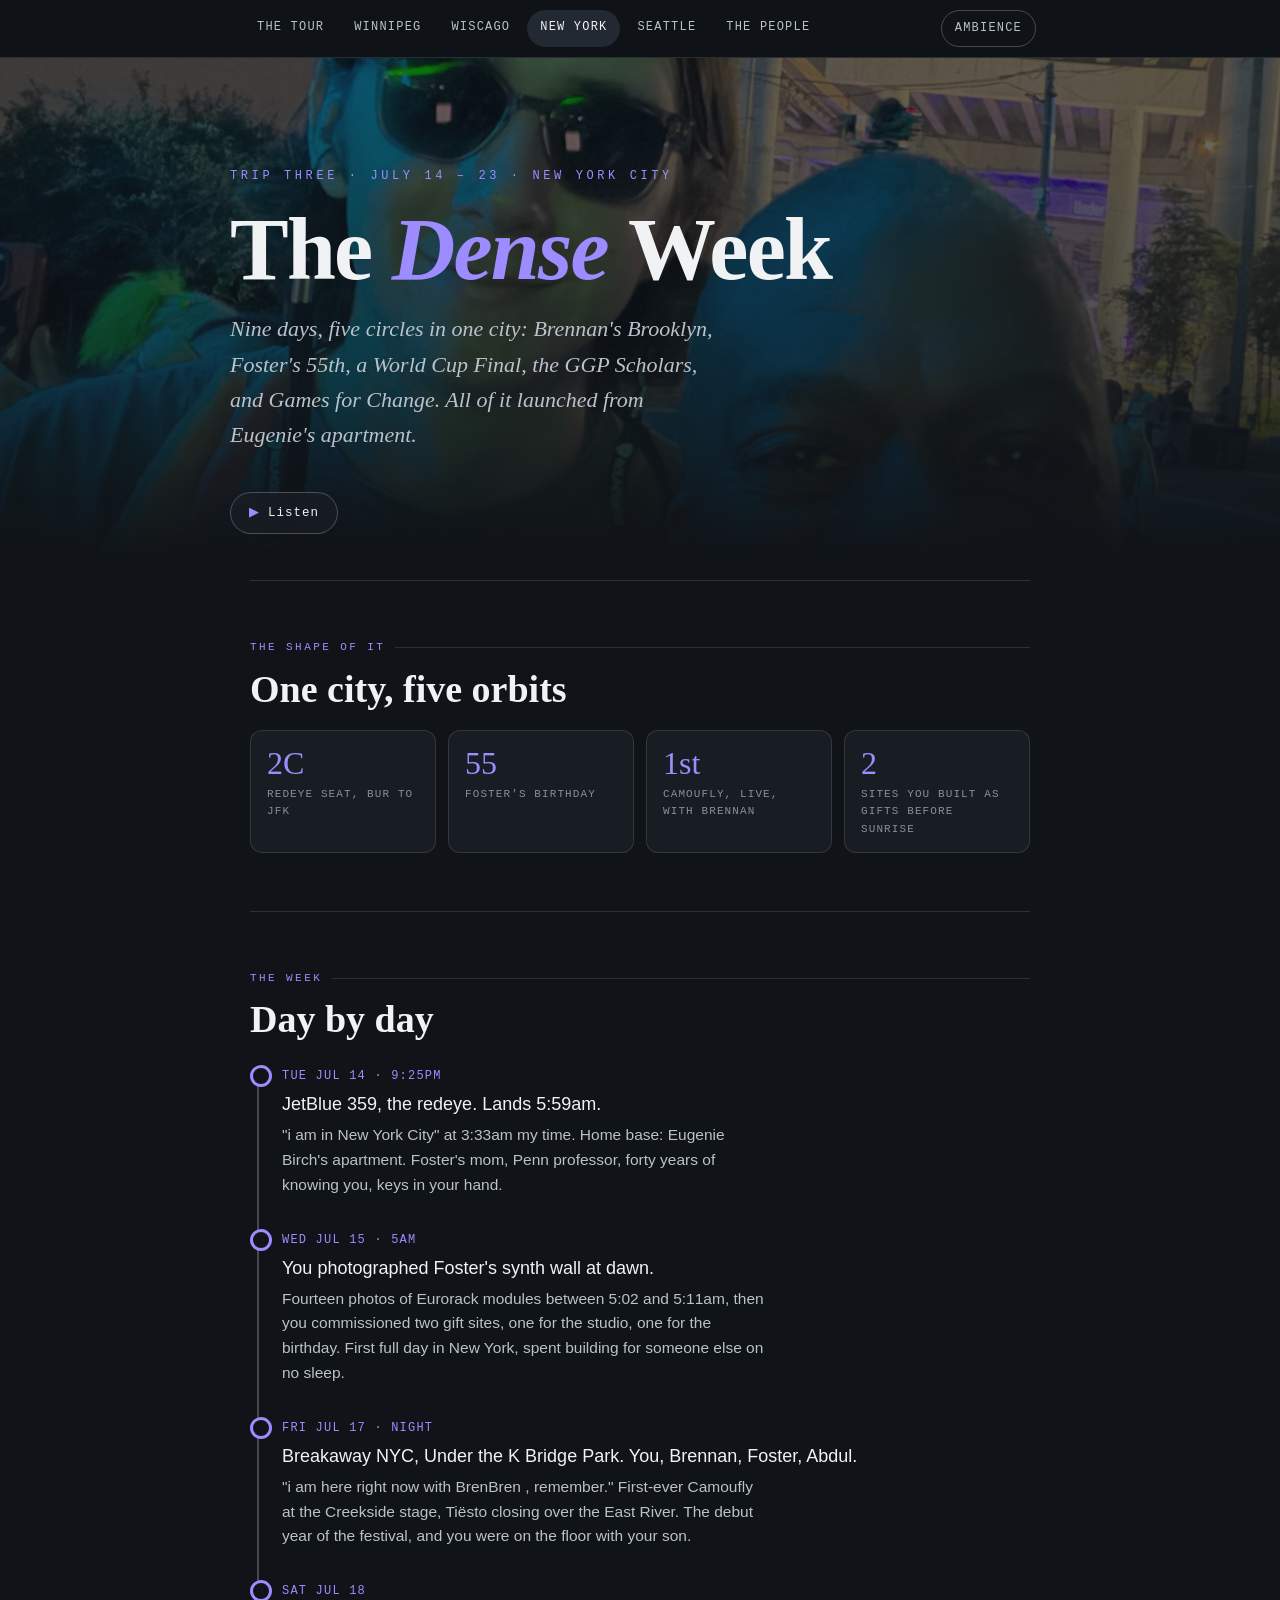
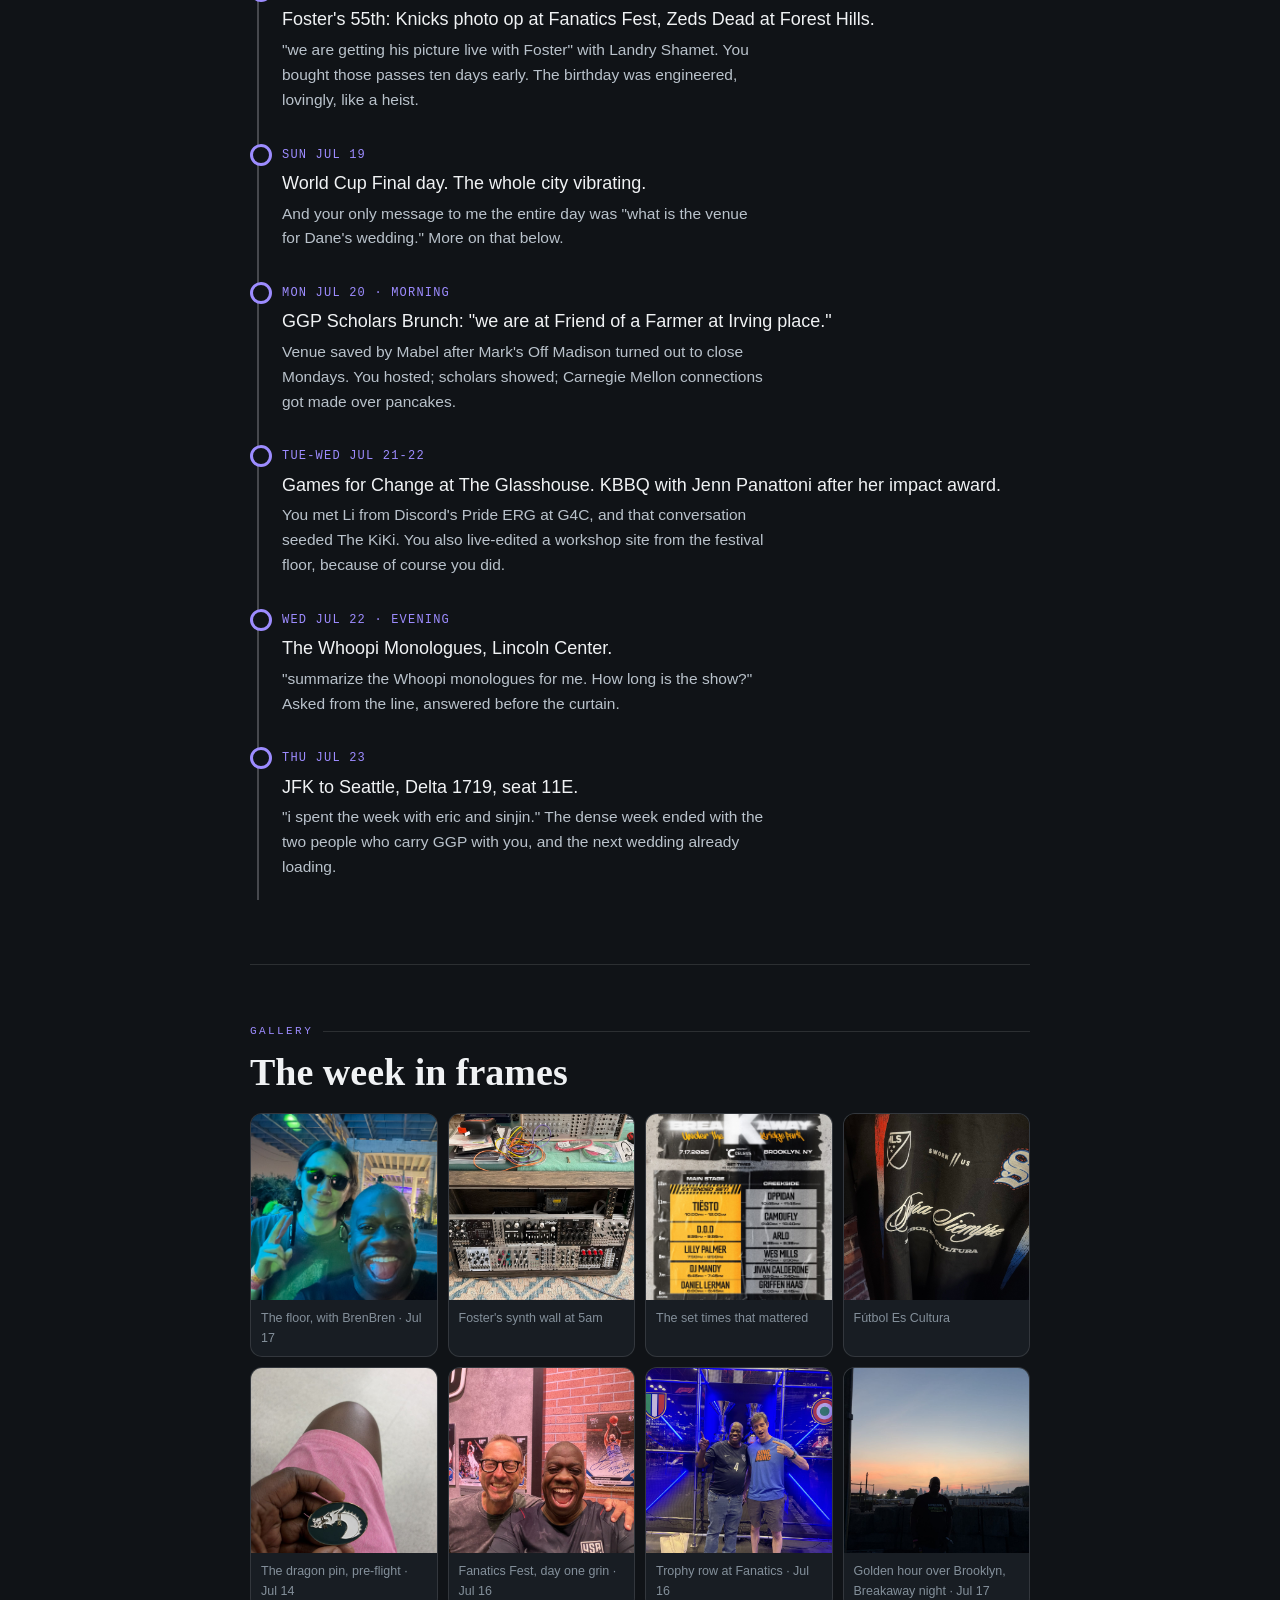
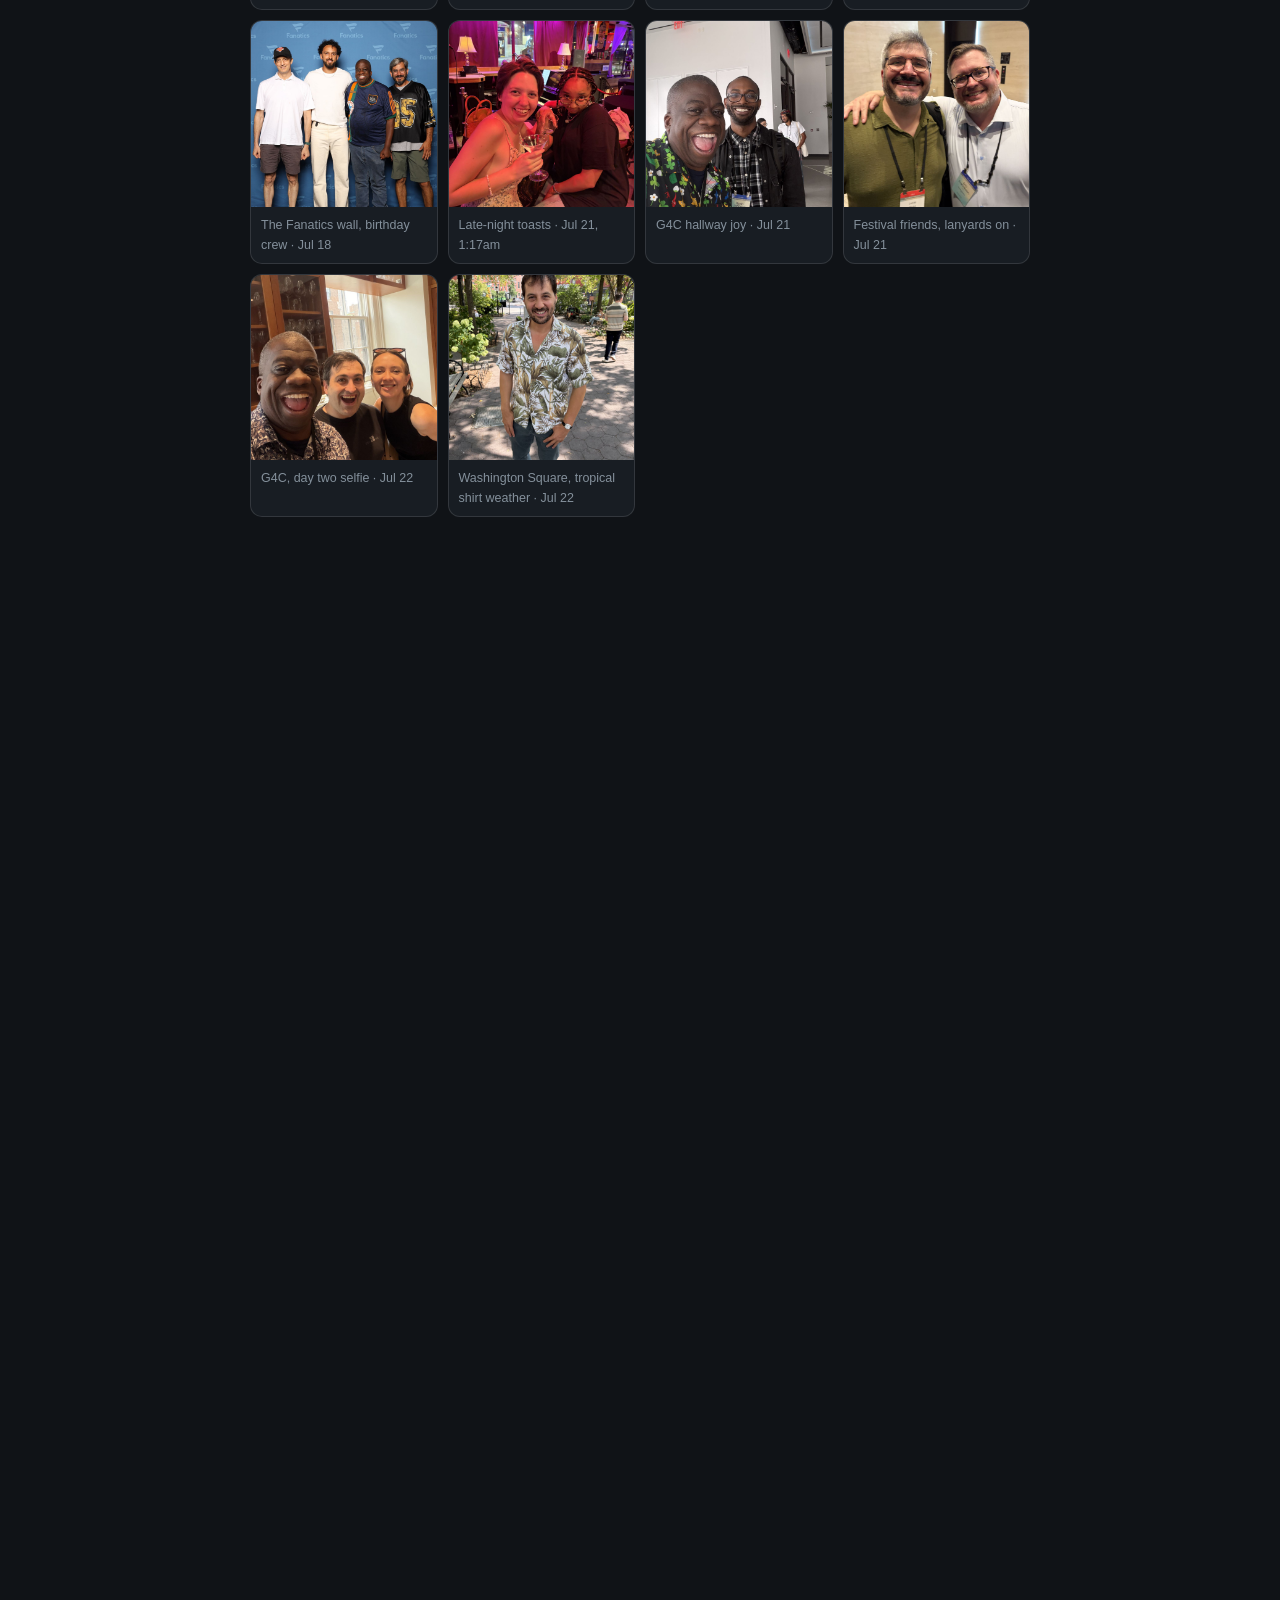
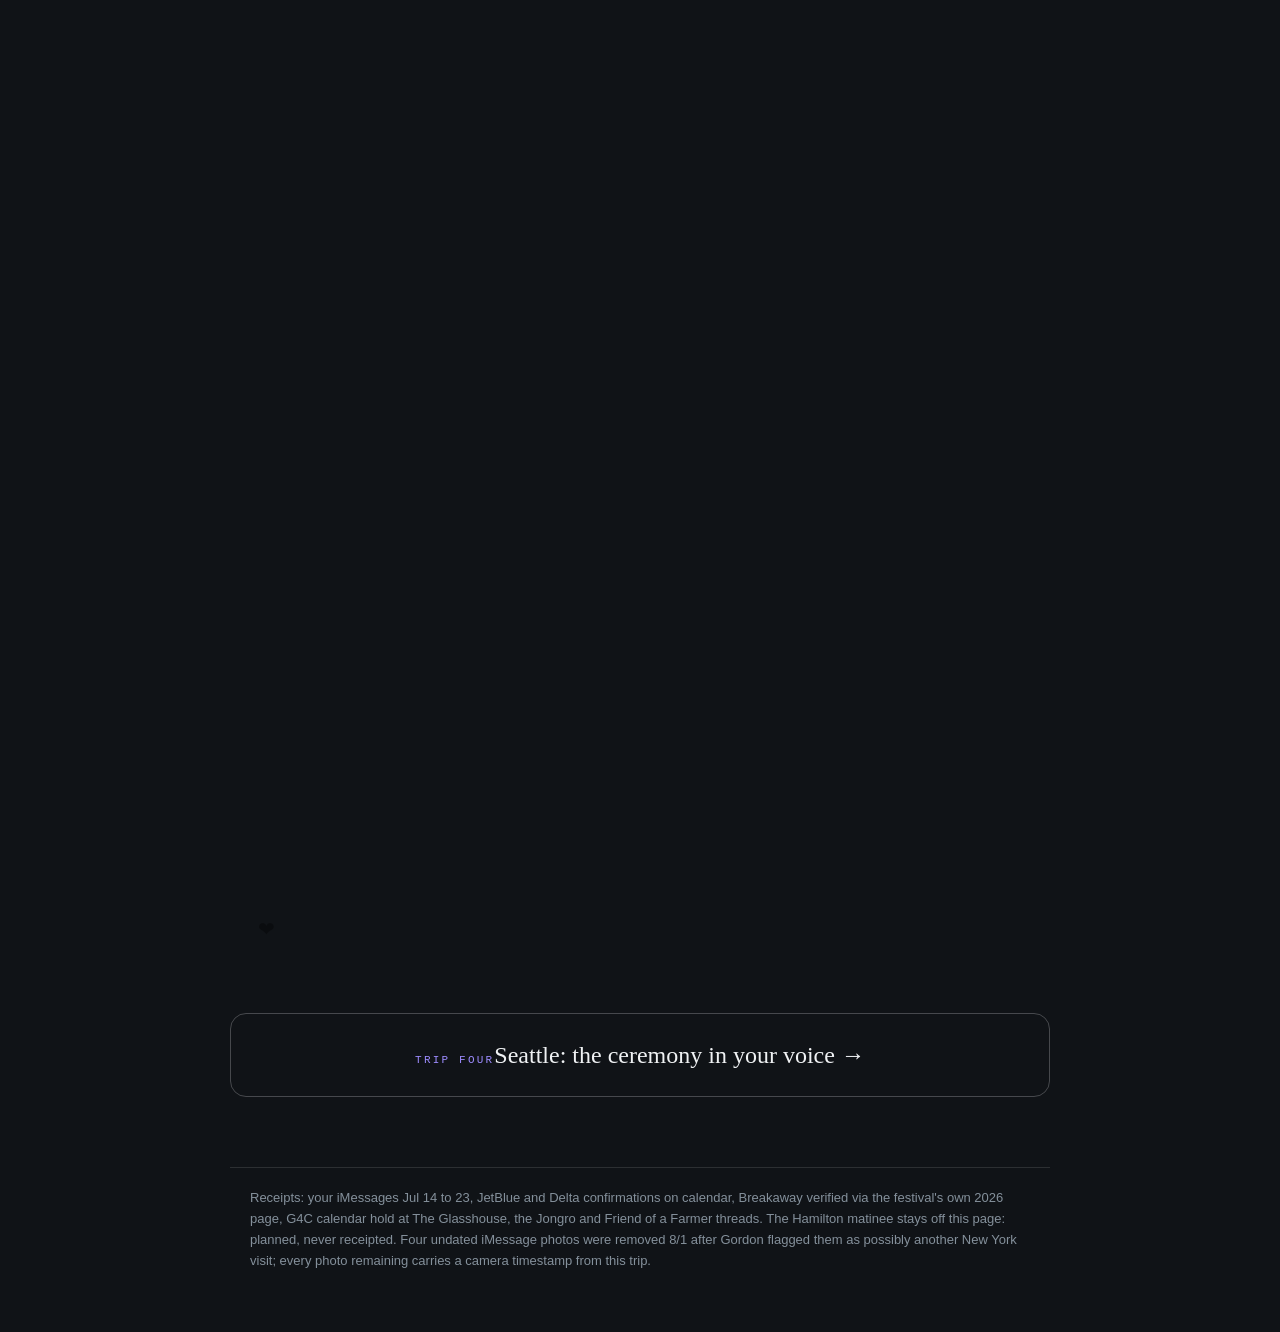
==== newyork.html @ f1cd4dcf "The Grand Tour, the Gordon Cut Co-Authored-By: Claude Fable 5 <noreply@anthropic.com>" ====
<!DOCTYPE html>
<html lang="en"><head>
<meta charset="UTF-8">
<meta name="viewport" content="width=device-width, initial-scale=1, viewport-fit=cover">
<meta name="theme-color" content="#101317">
<title>New York · The Grand Tour</title>
<link rel="stylesheet" href="tour.css">
<link rel="stylesheet" href="vendor/leaflet.css">
</head><body class="newyork">

<nav class="tour"><div class="in">
  <a href="index.html">The Tour</a><a href="winnipeg.html">Winnipeg</a><a href="wiscago.html">Wiscago</a><a href="newyork.html">New York</a><a href="seattle.html">Seattle</a><a href="arc.html">The People</a>
</div></nav>

<header class="hero">
  <div class="heroimg"><img src="harvest/nyc/2026-07-17_breakaway-floor-with-brenbren.jpg" alt="Gordon and Brennan grinning on the Breakaway festival floor under the K Bridge"></div>
  <div class="inner">
    <div class="kick">Trip three · July 14 – 23 · New York City</div>
    <h1>The <em>Dense</em> Week</h1>
    <p class="sub">Nine days, five circles in one city: Brennan's Brooklyn, Foster's 55th, a World Cup Final, the GGP Scholars, and Games for Change. All of it launched from Eugenie's apartment.</p>
    <button class="listen" data-audio="audio/intro_newyork.mp3" data-label="Listen"><span class="ic">▶</span><span class="tx">Listen</span></button>
  </div>
</header>

<main class="wrap">
  <section class="mv rv">
    <div class="eyebrow">The shape of it</div>
    <h2>One city, five orbits</h2>
    <div class="statrow">
      <div class="stat"><div class="n">2C</div><div class="l">redeye seat, BUR to JFK</div></div>
      <div class="stat"><div class="n" data-count="55">0</div><div class="l">Foster's birthday</div></div>
      <div class="stat"><div class="n">1st</div><div class="l">Camoufly, live, with Brennan</div></div>
      <div class="stat"><div class="n" data-count="2">0</div><div class="l">sites you built as gifts before sunrise</div></div>
    </div>
  </section>

  <section class="mv rv">
    <div class="eyebrow">The week</div>
    <h2>Day by day</h2>
    <ul class="tl">
      <li><span class="when">Tue Jul 14 · 9:25pm</span><div class="what">JetBlue 359, the redeye. Lands 5:59am.</div><div class="why">"i am in New York City" at 3:33am my time. Home base: Eugenie Birch's apartment. Foster's mom, Penn professor, forty years of knowing you, keys in your hand.</div></li>
      <li><span class="when">Wed Jul 15 · 5am</span><div class="what">You photographed Foster's synth wall at dawn.</div><div class="why">Fourteen photos of Eurorack modules between 5:02 and 5:11am, then you commissioned two gift sites, one for the studio, one for the birthday. First full day in New York, spent building for someone else on no sleep.</div></li>
      <li><span class="when">Fri Jul 17 · night</span><div class="what">Breakaway NYC, Under the K Bridge Park. You, Brennan, Foster, Abdul.</div><div class="why">"i am here right now with BrenBren , remember." First-ever Camoufly at the Creekside stage, Tiësto closing over the East River. The debut year of the festival, and you were on the floor with your son.</div></li>
      <li><span class="when">Sat Jul 18</span><div class="what">Foster's 55th: Knicks photo op at Fanatics Fest, Zeds Dead at Forest Hills.</div><div class="why">"we are getting his picture live with Foster" with Landry Shamet. You bought those passes ten days early. The birthday was engineered, lovingly, like a heist.</div></li>
      <li><span class="when">Sun Jul 19</span><div class="what">World Cup Final day. The whole city vibrating.</div><div class="why">And your only message to me the entire day was "what is the venue for Dane's wedding." More on that below.</div></li>
      <li><span class="when">Mon Jul 20 · morning</span><div class="what">GGP Scholars Brunch: "we are at Friend of a Farmer at Irving place."</div><div class="why">Venue saved by Mabel after Mark's Off Madison turned out to close Mondays. You hosted; scholars showed; Carnegie Mellon connections got made over pancakes.</div></li>
      <li><span class="when">Tue-Wed Jul 21-22</span><div class="what">Games for Change at The Glasshouse. KBBQ with Jenn Panattoni after her impact award.</div><div class="why">You met Li from Discord's Pride ERG at G4C, and that conversation seeded The KiKi. You also live-edited a workshop site from the festival floor, because of course you did.</div></li>
      <li><span class="when">Wed Jul 22 · evening</span><div class="what">The Whoopi Monologues, Lincoln Center.</div><div class="why">"summarize the Whoopi monologues for me. How long is the show?" Asked from the line, answered before the curtain.</div></li>
      <li><span class="when">Thu Jul 23</span><div class="what">JFK to Seattle, Delta 1719, seat 11E.</div><div class="why">"i spent the week with eric and sinjin." The dense week ended with the two people who carry GGP with you, and the next wedding already loading.</div></li>
    </ul>
  </section>

  <section class="mv rv">
    <div class="eyebrow">Gallery</div>
    <h2>The week in frames</h2>
    <div class="gal">
      <figure><img src="harvest/nyc/2026-07-17_breakaway-floor-with-brenbren.jpg" alt="Gordon and Brennan selfie on the festival floor" loading="lazy"><figcaption>The floor, with BrenBren · Jul 17</figcaption></figure>
      <figure><img src="harvest/nyc/2026-07-15_foster-studio-1.jpg" alt="Foster's Eurorack synthesizer case" loading="lazy"><figcaption>Foster's synth wall at 5am</figcaption></figure>
      <figure><img src="harvest/nyc/2026-07-17_breakaway-set-times-poster.jpg" alt="Breakaway set times poster" loading="lazy"><figcaption>The set times that mattered</figcaption></figure>
      <figure><img src="harvest/nyc/2026-07-16_shirt.jpg" alt="Black MLS futbol es cultura shirt" loading="lazy"><figcaption>Fútbol Es Cultura</figcaption></figure>
      <figure><img src="harvest/phone/nyc/nyc_00_2026-07-14_2043.jpg" alt="The dragon pin, pre-flight · Jul 14" loading="lazy"><figcaption>The dragon pin, pre-flight · Jul 14</figcaption></figure>
      <figure><img src="harvest/phone/nyc/nyc_01_2026-07-16_1454.jpg" alt="Fanatics Fest, day one grin · Jul 16" loading="lazy"><figcaption>Fanatics Fest, day one grin · Jul 16</figcaption></figure>
      <figure><img src="harvest/phone/nyc/nyc_02_2026-07-16_1520.jpg" alt="Trophy row at Fanatics · Jul 16" loading="lazy"><figcaption>Trophy row at Fanatics · Jul 16</figcaption></figure>
      <figure><img src="harvest/phone/nyc/nyc_04_2026-07-17_2042.jpg" alt="Golden hour over Brooklyn, Breakaway night · Jul 17" loading="lazy"><figcaption>Golden hour over Brooklyn, Breakaway night · Jul 17</figcaption></figure>
      <figure><img src="harvest/phone/nyc/nyc_05_2026-07-18_1922.jpg" alt="The Fanatics wall, birthday crew · Jul 18" loading="lazy"><figcaption>The Fanatics wall, birthday crew · Jul 18</figcaption></figure>
      <figure><img src="harvest/phone/nyc/nyc_07_2026-07-21_0117.jpg" alt="Late-night toasts · Jul 21, 1:17am" loading="lazy"><figcaption>Late-night toasts · Jul 21, 1:17am</figcaption></figure>
      <figure><img src="harvest/phone/nyc/nyc_08_2026-07-21_1152.jpg" alt="G4C hallway joy · Jul 21" loading="lazy"><figcaption>G4C hallway joy · Jul 21</figcaption></figure>
      <figure><img src="harvest/phone/nyc/nyc_09_2026-07-21_2104.jpg" alt="Festival friends, lanyards on · Jul 21" loading="lazy"><figcaption>Festival friends, lanyards on · Jul 21</figcaption></figure>
      <figure><img src="harvest/phone/nyc/nyc_10_2026-07-22_1222.jpg" alt="G4C, day two selfie · Jul 22" loading="lazy"><figcaption>G4C, day two selfie · Jul 22</figcaption></figure>
      <figure><img src="harvest/phone/nyc/nyc_11_2026-07-22_1607.jpg" alt="Washington Square, tropical shirt weather · Jul 22" loading="lazy"><figcaption>Washington Square, tropical shirt weather · Jul 22</figcaption></figure>
    </div>
  </section>


  <section class="mv rv">
    <div class="eyebrow">Play</div>
    <h2>The K Bridge pads</h2>
    <p class="lede">Four sounds from that night under the bridge. Tap them. Make a tiny set. Tiësto is not watching, probably.</p>
    <div class="pads">
      <button class="pad" data-k="kick">KICK</button>
      <button class="pad" data-k="chord">CAMOUFLY</button>
      <button class="pad" data-k="lead">TIËSTO</button>
      <button class="pad" data-k="crowd">CROWD</button>
    </div>
  </section>
  <section class="mv rv">
    <div class="eyebrow">What Darby saw</div>
    <h2>Three things you were too busy living to notice</h2>
    <div class="saw"><span class="tag">The 3am shift</span><h3>Your first two New York nights were spent making gifts</h3><p>Between 3am and 6am Eastern on your first two nights, you were building: lookalike jokes for Mason, a studio site for Foster, a birthday site to go with it. The city that never sleeps met a man who would not sleep until his people were taken care of. The trip opened in service.</p></div>
    <div class="saw"><span class="tag">One message</span><h3>On the loudest day, one quiet question</h3><p>July 19 was the World Cup Final, the single biggest sports day of your year, in the loudest sports city on earth. You sent exactly one message: "what is the venue for Dane's wedding." Six days before Leavenworth, the officiant in you was already standing at the altar.</p></div>
    <div class="saw"><span class="tag">The ledger of asks</span><h3>Almost nothing that week was for you</h3><p>Foster's two sites. The crew dossier. Eugenie's thank-you note. The workshop site for strangers at G4C. Scanning the whole week's requests, the first thing you asked for yourself was a playlist, on day five. The dense week was dense with other people's joy.</p></div>
  </section>

  <section class="mv rv">
    <div class="eyebrow">The map</div>
    <h2>Five orbits, one island (and Brooklyn)</h2>
    <div class="mapbox" id="map"></div>
  </section>
<button class="heartmark" data-h="w3" aria-label="A small heart, tap it">❤</button>
    <div class="heartcard" id="hc_w3"><div class="hq">"This is great Darby! 🙏" — his whole reply to the two websites you built him before sunrise on no sleep. Foster does not gush. For Foster, this is a standing ovation.</div><div class="hw">Foster, July 27 · about your 5am birthday gifts</div></div>
  </main>

<a class="next" href="seattle.html"><span class="k">Trip four</span><span class="t">Seattle: the ceremony in your voice &rarr;</span></a>
<footer>Receipts: your iMessages Jul 14 to 23, JetBlue and Delta confirmations on calendar, Breakaway verified via the festival's own 2026 page, G4C calendar hold at The Glasshouse, the Jongro and Friend of a Farmer threads. The Hamilton matinee stays off this page: planned, never receipted. Four undated iMessage photos were removed 8/1 after Gordon flagged them as possibly another New York visit; every photo remaining carries a camera timestamp from this trip.</footer>

<script src="vendor/leaflet.js"></script>
<script src="tour.js"></script>
<script>miniMap('map',[40.73,-73.94],11,[[[40.737,-73.951],'Under the K Bridge · Breakaway with Brennan'],[[40.719,-73.846],'Forest Hills · Zeds Dead for Foster'],[[40.757,-74.002],'Javits · Fanatics Fest + the Knicks photo'],[[40.735,-73.988],'Friend of a Farmer · Scholars Brunch'],[[40.770,-73.993],'The Glasshouse · Games for Change'],[[40.748,-73.986],'Jongro BBQ · the GGP table'],[[40.772,-73.983],'Lincoln Center · Whoopi']]);</script>
<script>
document.querySelectorAll('.pad').forEach(function(p){
  function hit(e){e.preventDefault();if(window.padPlay)padPlay(p.dataset.k);
    p.classList.add('lit');setTimeout(function(){p.classList.remove('lit');},220);}
  p.addEventListener('touchstart',hit,{passive:false});p.addEventListener('mousedown',hit);
});
</script>
</body></html>
---- tour.css ----
/* The Grand Tour, Summer 2026 · shared design system
   One tour, four color worlds. Dark poster ground, warm ink, city accents. */
:root{
  --serif:"Iowan Old Style","Palatino Linotype",Palatino,Georgia,serif;
  --body:-apple-system,BlinkMacSystemFont,"Segoe UI","Helvetica Neue",Arial,sans-serif;
  --mono:ui-monospace,"SF Mono",Menlo,Consolas,monospace;
  --ground:#101317; --ground-2:#181d23; --ground-3:#222932; --card:#181d23;
  --ink:#f0f2f4; --ink-soft:#b9c2cb; --ink-faint:#84909b;
  --line:rgba(240,242,244,0.12); --line2:rgba(240,242,244,0.24);
  --gold:#e8b96f; --blush:#e5a0a8; --pride:#c77dde; --lake:#6fb1e8; --neon:#9d8cff; --ever:#7fcf9e; --alp:#cfe0ee;
  --city:var(--gold);
  --good:#6bcf9b; --warn:#e6b24a;
}
body.winnipeg{--city:#e8b96f}
body.wiscago{--city:#c77dde}
body.newyork{--city:#9d8cff}
body.seattle{--city:#7fcf9e}
*{box-sizing:border-box}
html{scroll-behavior:smooth;-webkit-text-size-adjust:100%}
body{margin:0;background:var(--ground);color:var(--ink);font-family:var(--body);font-size:17px;line-height:1.6;-webkit-font-smoothing:antialiased;overflow-x:hidden}
.wrap{max-width:820px;margin:0 auto;padding:0 20px}
h1,h2,h3{font-family:var(--serif);font-weight:600;line-height:1.08;margin:0;text-wrap:balance}
p{max-width:62ch}
a{color:var(--city)}
button{font:inherit;cursor:pointer}
.eyebrow{font-family:var(--mono);font-size:11px;letter-spacing:0.22em;text-transform:uppercase;color:var(--city);display:flex;align-items:center;gap:10px}
.eyebrow::after{content:"";flex:1;height:1px;background:var(--line)}
header.hero{min-height:58vh;display:flex;flex-direction:column;justify-content:flex-end;padding:80px 20px 46px;position:relative;overflow:hidden}
header.hero .heroimg{position:absolute;inset:0;z-index:0}
header.hero .heroimg img{width:100%;height:100%;object-fit:cover;opacity:0.55}
header.hero .heroimg::after{content:"";position:absolute;inset:0;background:linear-gradient(180deg,rgba(16,19,23,0.25),rgba(16,19,23,0.55) 55%,var(--ground) 96%)}
header.hero .inner{position:relative;z-index:1;max-width:820px;margin:0 auto;width:100%}
.kick{font-family:var(--mono);font-size:12px;letter-spacing:0.3em;text-transform:uppercase;color:var(--city);margin-bottom:16px}
header.hero h1{font-size:clamp(44px,10vw,88px);letter-spacing:-0.02em}
header.hero h1 em{font-style:italic;color:var(--city)}
header.hero .sub{font-family:var(--serif);font-style:italic;font-size:clamp(17px,2.4vw,22px);color:var(--ink-soft);margin-top:14px;max-width:44ch}
nav.tour{position:sticky;top:0;z-index:40;background:rgba(16,19,23,0.92);backdrop-filter:blur(10px);border-bottom:1px solid var(--line)}
nav.tour .in{max-width:820px;margin:0 auto;display:flex;gap:4px;overflow-x:auto;padding:10px 14px;-webkit-overflow-scrolling:touch}
nav.tour a{font-family:var(--mono);font-size:12px;letter-spacing:0.1em;text-transform:uppercase;color:var(--ink-soft);text-decoration:none;padding:8px 13px;border-radius:20px;white-space:nowrap}
nav.tour a.on{background:var(--ground-3);color:var(--ink)}
nav.tour a:active{transform:scale(0.97)}
section.mv{padding:58px 0;border-top:1px solid var(--line)}
.mv h2{font-size:clamp(26px,5.4vw,38px);margin-top:12px}
.mv .lede{color:var(--ink-soft);font-size:18.5px;margin-top:12px}
.card{background:var(--card);border:1px solid var(--line);border-radius:16px;padding:22px;margin-top:18px}
.statrow{display:grid;grid-template-columns:repeat(auto-fit,minmax(140px,1fr));gap:12px;margin-top:20px}
.stat{background:var(--card);border:1px solid var(--line);border-radius:12px;padding:16px 16px 13px}
.stat .n{font-family:var(--serif);font-size:32px;color:var(--city);font-variant-numeric:tabular-nums;line-height:1}
.stat .l{font-family:var(--mono);font-size:11px;letter-spacing:0.1em;text-transform:uppercase;color:var(--ink-faint);margin-top:7px}
/* timeline */
.tl{list-style:none;margin:20px 0 0;padding:0;position:relative}
.tl::before{content:"";position:absolute;left:7px;top:6px;bottom:6px;width:2px;background:var(--line2)}
.tl li{position:relative;padding:0 0 26px 32px}
.tl li::before{content:"";position:absolute;left:0;top:5px;width:16px;height:16px;border-radius:50%;background:var(--ground);border:3px solid var(--city)}
.tl .when{font-family:var(--mono);font-size:12px;letter-spacing:0.1em;text-transform:uppercase;color:var(--city)}
.tl .what{font-size:18px;margin-top:3px}
.tl .why{color:var(--ink-soft);font-size:15.5px;margin-top:4px;max-width:56ch}
/* quotes */
.qwall{display:grid;gap:12px;margin-top:20px}
.q{background:var(--ground-2);border-left:3px solid var(--city);border-radius:0 12px 12px 0;padding:14px 18px}
.q .t{font-family:var(--serif);font-size:18.5px;line-height:1.45}
.q .who{font-family:var(--mono);font-size:11.5px;letter-spacing:0.1em;text-transform:uppercase;color:var(--ink-faint);margin-top:8px}
/* gallery */
.gal{display:grid;grid-template-columns:repeat(auto-fill,minmax(170px,1fr));gap:10px;margin-top:20px}
.gal figure{margin:0;border-radius:12px;overflow:hidden;border:1px solid var(--line);background:var(--ground-2)}
.gal img{width:100%;aspect-ratio:1;object-fit:cover;display:block;transition:transform .35s ease}
.gal figure:active img,.gal figure:hover img{transform:scale(1.04)}
.gal figcaption{font-size:12.5px;color:var(--ink-faint);padding:8px 10px}
/* darby saw */
.saw{border:1px dashed var(--line2);border-radius:16px;padding:20px;margin-top:18px;background:linear-gradient(140deg,rgba(157,140,255,0.05),transparent 60%)}
.saw .tag{font-family:var(--mono);font-size:10.5px;letter-spacing:0.18em;text-transform:uppercase;color:var(--city)}
.saw h3{font-size:20px;margin-top:8px}
.saw p{color:var(--ink-soft);font-size:16px;margin-top:8px}
/* map */
.mapbox{height:340px;border-radius:16px;border:1px solid var(--line);margin-top:20px;overflow:hidden}
.leaflet-container{background:#0d1013;font:inherit}
/* arc cards */
.arc{display:flex;gap:14px;align-items:flex-start}
.arc .dot{flex:none;width:44px;height:44px;border-radius:50%;background:var(--ground-3);display:flex;align-items:center;justify-content:center;font-family:var(--serif);font-size:18px;color:var(--city);border:1px solid var(--line2)}
/* reveal on scroll */
@media(prefers-reduced-motion:no-preference){
  .rv{opacity:0;transform:translateY(14px);transition:opacity .6s ease,transform .6s ease}
  .rv.in{opacity:1;transform:none}
}
.next{display:block;margin:60px auto 70px;max-width:820px;padding:22px;border:1px solid var(--line2);border-radius:16px;text-decoration:none;text-align:center;color:var(--ink)}
.next .k{font-family:var(--mono);font-size:11px;letter-spacing:0.2em;text-transform:uppercase;color:var(--city)}
.next .t{font-family:var(--serif);font-size:24px;margin-top:6px}
footer{max-width:820px;margin:0 auto;padding:20px 20px 60px;color:var(--ink-faint);font-size:13px;border-top:1px solid var(--line)}
@media(max-width:640px){body{font-size:18.5px;line-height:1.62}.mapbox{height:280px}}
input,button,select{font-size:16px}

/* improvement pass */
@media(max-width:640px){header.hero{min-height:46vh;padding-top:64px}}
.listen{display:inline-flex;align-items:center;gap:8px;margin-top:18px;background:rgba(24,29,35,0.8);border:1px solid var(--line2);color:var(--ink);border-radius:26px;padding:10px 18px;font-family:var(--mono);font-size:12.5px;letter-spacing:0.08em;backdrop-filter:blur(6px)}
.listen .ic{color:var(--city)}
.artchip{position:absolute;top:14px;left:14px;z-index:2;font-family:var(--mono);font-size:10px;letter-spacing:0.14em;text-transform:uppercase;background:rgba(16,19,23,0.75);border:1px solid var(--line2);border-radius:14px;padding:4px 10px;color:var(--ink-soft)}
#lb{position:fixed;inset:0;z-index:100;background:rgba(10,12,15,0.96);display:none;align-items:center;justify-content:center;flex-direction:column;padding:20px}
#lb.on{display:flex}
#lb img{max-width:96vw;max-height:78vh;border-radius:10px}
#lb .cap{color:var(--ink-soft);font-size:15px;margin-top:14px;text-align:center;max-width:60ch}
#lb .x{position:absolute;top:calc(14px + env(safe-area-inset-top));right:16px;background:var(--ground-3);border:1px solid var(--line2);color:var(--ink);border-radius:22px;padding:8px 16px}
#lb .nav{position:absolute;top:50%;transform:translateY(-50%);background:var(--ground-3);border:1px solid var(--line2);color:var(--ink);border-radius:50%;width:44px;height:44px;font-size:18px}
#lb .prev{left:10px}#lb .next{right:10px}
.volbars{display:grid;gap:14px;margin-top:20px}
.volbars .row{display:grid;grid-template-columns:110px 1fr 60px;align-items:center;gap:12px}
.volbars .name{font-family:var(--mono);font-size:12px;color:var(--ink-soft)}
.volbars .track{background:var(--ground-3);border-radius:6px;height:22px;overflow:hidden}
.volbars .fill{height:100%;background:var(--city);border-radius:6px;width:0;transition:width 1.2s ease}
.volbars .val{font-family:var(--mono);font-size:13px;text-align:right;font-variant-numeric:tabular-nums}
.playtoast{margin-top:6px;background:linear-gradient(120deg,var(--gold),var(--blush));color:#14100a;border:none;border-radius:30px;padding:13px 24px;font-weight:700;font-size:16px}

/* encore pass */
.ambbtn{font-family:var(--mono);font-size:12px;letter-spacing:0.1em;text-transform:uppercase;color:var(--ink-soft);background:none;border:1px solid var(--line2);border-radius:20px;padding:8px 13px;white-space:nowrap;margin-left:auto}
.ambbtn[aria-pressed="true"]{background:var(--ground-3);color:var(--city)}
@media(prefers-reduced-motion:no-preference){
  .kin span{display:inline-block;opacity:0;transform:translateY(0.35em);animation:kinup .6s ease forwards}
  @keyframes kinup{to{opacity:1;transform:none}}
  header.hero .heroimg img{animation:drift 26s ease-in-out infinite alternate}
  @keyframes drift{from{transform:scale(1.02) translateY(0)}to{transform:scale(1.08) translateY(-2%)}}
}
.stat[data-fact]{cursor:pointer;-webkit-tap-highlight-color:transparent;perspective:600px}
.stat .facttext{display:none;font-size:13.5px;color:var(--ink);line-height:1.4;padding-top:4px}
.stat.flipped .n,.stat.flipped .l{display:none}
.stat.flipped .facttext{display:block}
.stat.flipped{border-color:var(--city)}
.holdwrap{position:relative;display:inline-flex;align-items:center;gap:12px;margin:16px auto 0}
.holdbtn{position:relative;width:74px;height:74px;border-radius:50%;background:var(--ground-3);border:1px solid var(--line2);color:var(--ink);font-family:var(--mono);font-size:10px;letter-spacing:0.08em}
.holdbtn svg{position:absolute;inset:-4px;transform:rotate(-90deg)}
.holdbtn circle{fill:none;stroke:var(--city);stroke-width:3;stroke-dasharray:245;stroke-dashoffset:245}
.pads{display:grid;grid-template-columns:repeat(4,1fr);gap:10px;margin-top:18px}
.pad{aspect-ratio:1;border-radius:14px;border:1px solid var(--line2);background:var(--ground-2);color:var(--ink-soft);font-family:var(--mono);font-size:11px;letter-spacing:0.06em;display:flex;align-items:flex-end;justify-content:center;padding-bottom:10px;-webkit-tap-highlight-color:transparent}
.pad:active{transform:scale(0.96)}
.pad.lit{background:var(--ground-3);border-color:var(--city);color:var(--ink);box-shadow:0 0 24px -6px var(--city)}
.toast-room .line.karaoke{opacity:1;transform:none;color:var(--ink-faint);transition:color .3s}
.toast-room .line.karaoke.now{color:var(--ink)}
.toast-room .line.karaoke.now em{text-shadow:0 0 18px rgba(232,185,111,0.55)}

header.hero .heroimg video{width:100%;height:100%;object-fit:cover;opacity:0.6}
.living{border-radius:16px;overflow:hidden;border:1px solid var(--line);margin-top:20px}
.living video{width:100%;display:block}

/* thank-you trail */
.heartmark{background:none;border:none;font-size:20px;opacity:0.35;filter:grayscale(1);padding:8px;-webkit-tap-highlight-color:transparent;transition:opacity .3s,filter .3s,transform .2s}
.heartmark.found{opacity:1;filter:none;transform:scale(1.15)}
.heartcard{display:none;background:var(--card);border:1px solid var(--city);border-radius:14px;padding:18px;margin-top:12px}
.heartcard.show{display:block}
.heartcard .hq{font-family:var(--serif);font-size:18.5px;line-height:1.5}
.heartcard .hw{font-family:var(--mono);font-size:11px;letter-spacing:0.12em;text-transform:uppercase;color:var(--ink-faint);margin-top:10px}
/* mirror room */
#mirror{border:1px solid var(--line2);border-radius:18px;padding:26px;margin-top:22px;position:relative;overflow:hidden}
#mirror.locked .mrbody{display:none}
#mirror .mrlock{text-align:center;padding:18px 0}
#mirror .mrlock .cnt{font-family:var(--serif);font-size:34px;color:var(--city)}
#mirror.unlocked .mrlock{display:none}
#mirror.unlocked{border-color:var(--gold);background:linear-gradient(160deg,rgba(232,185,111,0.07),transparent 55%)}
.roles{display:grid;grid-template-columns:repeat(auto-fit,minmax(130px,1fr));gap:10px;margin-top:16px}
.role{background:var(--ground-2);border:1px solid var(--line);border-radius:12px;padding:12px;text-align:center}
.role b{font-family:var(--serif);font-size:17px;display:block;color:var(--ink)}
.role span{font-family:var(--mono);font-size:10px;letter-spacing:0.1em;text-transform:uppercase;color:var(--ink-faint)}

@media(prefers-reduced-motion:no-preference){
  .heartmark:not(.found){animation:hbeat 4s ease-in-out infinite}
  @keyframes hbeat{0%,86%,100%{transform:scale(1);opacity:0.35}90%{transform:scale(1.18);opacity:0.8}94%{transform:scale(1)}}
}
.patterns{display:grid;grid-template-columns:repeat(auto-fit,minmax(140px,1fr));gap:10px;margin-top:16px}
.pat{background:var(--ground-2);border:1px solid var(--line);border-radius:12px;padding:12px}
.pat b{font-family:var(--serif);font-size:20px;color:var(--city);display:block}
.pat span{font-size:12.5px;color:var(--ink-soft);line-height:1.35;display:block;margin-top:4px}
---- vendor/leaflet.css ----
/* required styles */

.leaflet-pane,
.leaflet-tile,
.leaflet-marker-icon,
.leaflet-marker-shadow,
.leaflet-tile-container,
.leaflet-pane > svg,
.leaflet-pane > canvas,
.leaflet-zoom-box,
.leaflet-image-layer,
.leaflet-layer {
	position: absolute;
	left: 0;
	top: 0;
	}
.leaflet-container {
	overflow: hidden;
	}
.leaflet-tile,
.leaflet-marker-icon,
.leaflet-marker-shadow {
	-webkit-user-select: none;
	   -moz-user-select: none;
	        user-select: none;
	  -webkit-user-drag: none;
	}
/* Prevents IE11 from highlighting tiles in blue */
.leaflet-tile::selection {
	background: transparent;
}
/* Safari renders non-retina tile on retina better with this, but Chrome is worse */
.leaflet-safari .leaflet-tile {
	image-rendering: -webkit-optimize-contrast;
	}
/* hack that prevents hw layers "stretching" when loading new tiles */
.leaflet-safari .leaflet-tile-container {
	width: 1600px;
	height: 1600px;
	-webkit-transform-origin: 0 0;
	}
.leaflet-marker-icon,
.leaflet-marker-shadow {
	display: block;
	}
/* .leaflet-container svg: reset svg max-width decleration shipped in Joomla! (joomla.org) 3.x */
/* .leaflet-container img: map is broken in FF if you have max-width: 100% on tiles */
.leaflet-container .leaflet-overlay-pane svg {
	max-width: none !important;
	max-height: none !important;
	}
.leaflet-container .leaflet-marker-pane img,
.leaflet-container .leaflet-shadow-pane img,
.leaflet-container .leaflet-tile-pane img,
.leaflet-container img.leaflet-image-layer,
.leaflet-container .leaflet-tile {
	max-width: none !important;
	max-height: none !important;
	width: auto;
	padding: 0;
	}

.leaflet-container img.leaflet-tile {
	/* See: https://bugs.chromium.org/p/chromium/issues/detail?id=600120 */
	mix-blend-mode: plus-lighter;
}

.leaflet-container.leaflet-touch-zoom {
	-ms-touch-action: pan-x pan-y;
	touch-action: pan-x pan-y;
	}
.leaflet-container.leaflet-touch-drag {
	-ms-touch-action: pinch-zoom;
	/* Fallback for FF which doesn't support pinch-zoom */
	touch-action: none;
	touch-action: pinch-zoom;
}
.leaflet-container.leaflet-touch-drag.leaflet-touch-zoom {
	-ms-touch-action: none;
	touch-action: none;
}
.leaflet-container {
	-webkit-tap-highlight-color: transparent;
}
.leaflet-container a {
	-webkit-tap-highlight-color: rgba(51, 181, 229, 0.4);
}
.leaflet-tile {
	filter: inherit;
	visibility: hidden;
	}
.leaflet-tile-loaded {
	visibility: inherit;
	}
.leaflet-zoom-box {
	width: 0;
	height: 0;
	-moz-box-sizing: border-box;
	     box-sizing: border-box;
	z-index: 800;
	}
/* workaround for https://bugzilla.mozilla.org/show_bug.cgi?id=888319 */
.leaflet-overlay-pane svg {
	-moz-user-select: none;
	}

.leaflet-pane         { z-index: 400; }

.leaflet-tile-pane    { z-index: 200; }
.leaflet-overlay-pane { z-index: 400; }
.leaflet-shadow-pane  { z-index: 500; }
.leaflet-marker-pane  { z-index: 600; }
.leaflet-tooltip-pane   { z-index: 650; }
.leaflet-popup-pane   { z-index: 700; }

.leaflet-map-pane canvas { z-index: 100; }
.leaflet-map-pane svg    { z-index: 200; }

.leaflet-vml-shape {
	width: 1px;
	height: 1px;
	}
.lvml {
	behavior: url(#default#VML);
	display: inline-block;
	position: absolute;
	}


/* control positioning */

.leaflet-control {
	position: relative;
	z-index: 800;
	pointer-events: visiblePainted; /* IE 9-10 doesn't have auto */
	pointer-events: auto;
	}
.leaflet-top,
.leaflet-bottom {
	position: absolute;
	z-index: 1000;
	pointer-events: none;
	}
.leaflet-top {
	top: 0;
	}
.leaflet-right {
	right: 0;
	}
.leaflet-bottom {
	bottom: 0;
	}
.leaflet-left {
	left: 0;
	}
.leaflet-control {
	float: left;
	clear: both;
	}
.leaflet-right .leaflet-control {
	float: right;
	}
.leaflet-top .leaflet-control {
	margin-top: 10px;
	}
.leaflet-bottom .leaflet-control {
	margin-bottom: 10px;
	}
.leaflet-left .leaflet-control {
	margin-left: 10px;
	}
.leaflet-right .leaflet-control {
	margin-right: 10px;
	}


/* zoom and fade animations */

.leaflet-fade-anim .leaflet-popup {
	opacity: 0;
	-webkit-transition: opacity 0.2s linear;
	   -moz-transition: opacity 0.2s linear;
	        transition: opacity 0.2s linear;
	}
.leaflet-fade-anim .leaflet-map-pane .leaflet-popup {
	opacity: 1;
	}
.leaflet-zoom-animated {
	-webkit-transform-origin: 0 0;
	    -ms-transform-origin: 0 0;
	        transform-origin: 0 0;
	}
svg.leaflet-zoom-animated {
	will-change: transform;
}

.leaflet-zoom-anim .leaflet-zoom-animated {
	-webkit-transition: -webkit-transform 0.25s cubic-bezier(0,0,0.25,1);
	   -moz-transition:    -moz-transform 0.25s cubic-bezier(0,0,0.25,1);
	        transition:         transform 0.25s cubic-bezier(0,0,0.25,1);
	}
.leaflet-zoom-anim .leaflet-tile,
.leaflet-pan-anim .leaflet-tile {
	-webkit-transition: none;
	   -moz-transition: none;
	        transition: none;
	}

.leaflet-zoom-anim .leaflet-zoom-hide {
	visibility: hidden;
	}


/* cursors */

.leaflet-interactive {
	cursor: pointer;
	}
.leaflet-grab {
	cursor: -webkit-grab;
	cursor:    -moz-grab;
	cursor:         grab;
	}
.leaflet-crosshair,
.leaflet-crosshair .leaflet-interactive {
	cursor: crosshair;
	}
.leaflet-popup-pane,
.leaflet-control {
	cursor: auto;
	}
.leaflet-dragging .leaflet-grab,
.leaflet-dragging .leaflet-grab .leaflet-interactive,
.leaflet-dragging .leaflet-marker-draggable {
	cursor: move;
	cursor: -webkit-grabbing;
	cursor:    -moz-grabbing;
	cursor:         grabbing;
	}

/* marker & overlays interactivity */
.leaflet-marker-icon,
.leaflet-marker-shadow,
.leaflet-image-layer,
.leaflet-pane > svg path,
.leaflet-tile-container {
	pointer-events: none;
	}

.leaflet-marker-icon.leaflet-interactive,
.leaflet-image-layer.leaflet-interactive,
.leaflet-pane > svg path.leaflet-interactive,
svg.leaflet-image-layer.leaflet-interactive path {
	pointer-events: visiblePainted; /* IE 9-10 doesn't have auto */
	pointer-events: auto;
	}

/* visual tweaks */

.leaflet-container {
	background: #ddd;
	outline-offset: 1px;
	}
.leaflet-container a {
	color: #0078A8;
	}
.leaflet-zoom-box {
	border: 2px dotted #38f;
	background: rgba(255,255,255,0.5);
	}


/* general typography */
.leaflet-container {
	font-family: "Helvetica Neue", Arial, Helvetica, sans-serif;
	font-size: 12px;
	font-size: 0.75rem;
	line-height: 1.5;
	}


/* general toolbar styles */

.leaflet-bar {
	box-shadow: 0 1px 5px rgba(0,0,0,0.65);
	border-radius: 4px;
	}
.leaflet-bar a {
	background-color: #fff;
	border-bottom: 1px solid #ccc;
	width: 26px;
	height: 26px;
	line-height: 26px;
	display: block;
	text-align: center;
	text-decoration: none;
	color: black;
	}
.leaflet-bar a,
.leaflet-control-layers-toggle {
	background-position: 50% 50%;
	background-repeat: no-repeat;
	display: block;
	}
.leaflet-bar a:hover,
.leaflet-bar a:focus {
	background-color: #f4f4f4;
	}
.leaflet-bar a:first-child {
	border-top-left-radius: 4px;
	border-top-right-radius: 4px;
	}
.leaflet-bar a:last-child {
	border-bottom-left-radius: 4px;
	border-bottom-right-radius: 4px;
	border-bottom: none;
	}
.leaflet-bar a.leaflet-disabled {
	cursor: default;
	background-color: #f4f4f4;
	color: #bbb;
	}

.leaflet-touch .leaflet-bar a {
	width: 30px;
	height: 30px;
	line-height: 30px;
	}
.leaflet-touch .leaflet-bar a:first-child {
	border-top-left-radius: 2px;
	border-top-right-radius: 2px;
	}
.leaflet-touch .leaflet-bar a:last-child {
	border-bottom-left-radius: 2px;
	border-bottom-right-radius: 2px;
	}

/* zoom control */

.leaflet-control-zoom-in,
.leaflet-control-zoom-out {
	font: bold 18px 'Lucida Console', Monaco, monospace;
	text-indent: 1px;
	}

.leaflet-touch .leaflet-control-zoom-in, .leaflet-touch .leaflet-control-zoom-out  {
	font-size: 22px;
	}


/* layers control */

.leaflet-control-layers {
	box-shadow: 0 1px 5px rgba(0,0,0,0.4);
	background: #fff;
	border-radius: 5px;
	}
.leaflet-control-layers-toggle {
	background-image: url(images/layers.png);
	width: 36px;
	height: 36px;
	}
.leaflet-retina .leaflet-control-layers-toggle {
	background-image: url(images/layers-2x.png);
	background-size: 26px 26px;
	}
.leaflet-touch .leaflet-control-layers-toggle {
	width: 44px;
	height: 44px;
	}
.leaflet-control-layers .leaflet-control-layers-list,
.leaflet-control-layers-expanded .leaflet-control-layers-toggle {
	display: none;
	}
.leaflet-control-layers-expanded .leaflet-control-layers-list {
	display: block;
	position: relative;
	}
.leaflet-control-layers-expanded {
	padding: 6px 10px 6px 6px;
	color: #333;
	background: #fff;
	}
.leaflet-control-layers-scrollbar {
	overflow-y: scroll;
	overflow-x: hidden;
	padding-right: 5px;
	}
.leaflet-control-layers-selector {
	margin-top: 2px;
	position: relative;
	top: 1px;
	}
.leaflet-control-layers label {
	display: block;
	font-size: 13px;
	font-size: 1.08333em;
	}
.leaflet-control-layers-separator {
	height: 0;
	border-top: 1px solid #ddd;
	margin: 5px -10px 5px -6px;
	}

/* Default icon URLs */
.leaflet-default-icon-path { /* used only in path-guessing heuristic, see L.Icon.Default */
	background-image: url(images/marker-icon.png);
	}


/* attribution and scale controls */

.leaflet-container .leaflet-control-attribution {
	background: #fff;
	background: rgba(255, 255, 255, 0.8);
	margin: 0;
	}
.leaflet-control-attribution,
.leaflet-control-scale-line {
	padding: 0 5px;
	color: #333;
	line-height: 1.4;
	}
.leaflet-control-attribution a {
	text-decoration: none;
	}
.leaflet-control-attribution a:hover,
.leaflet-control-attribution a:focus {
	text-decoration: underline;
	}
.leaflet-attribution-flag {
	display: inline !important;
	vertical-align: baseline !important;
	width: 1em;
	height: 0.6669em;
	}
.leaflet-left .leaflet-control-scale {
	margin-left: 5px;
	}
.leaflet-bottom .leaflet-control-scale {
	margin-bottom: 5px;
	}
.leaflet-control-scale-line {
	border: 2px solid #777;
	border-top: none;
	line-height: 1.1;
	padding: 2px 5px 1px;
	white-space: nowrap;
	-moz-box-sizing: border-box;
	     box-sizing: border-box;
	background: rgba(255, 255, 255, 0.8);
	text-shadow: 1px 1px #fff;
	}
.leaflet-control-scale-line:not(:first-child) {
	border-top: 2px solid #777;
	border-bottom: none;
	margin-top: -2px;
	}
.leaflet-control-scale-line:not(:first-child):not(:last-child) {
	border-bottom: 2px solid #777;
	}

.leaflet-touch .leaflet-control-attribution,
.leaflet-touch .leaflet-control-layers,
.leaflet-touch .leaflet-bar {
	box-shadow: none;
	}
.leaflet-touch .leaflet-control-layers,
.leaflet-touch .leaflet-bar {
	border: 2px solid rgba(0,0,0,0.2);
	background-clip: padding-box;
	}


/* popup */

.leaflet-popup {
	position: absolute;
	text-align: center;
	margin-bottom: 20px;
	}
.leaflet-popup-content-wrapper {
	padding: 1px;
	text-align: left;
	border-radius: 12px;
	}
.leaflet-popup-content {
	margin: 13px 24px 13px 20px;
	line-height: 1.3;
	font-size: 13px;
	font-size: 1.08333em;
	min-height: 1px;
	}
.leaflet-popup-content p {
	margin: 17px 0;
	margin: 1.3em 0;
	}
.leaflet-popup-tip-container {
	width: 40px;
	height: 20px;
	position: absolute;
	left: 50%;
	margin-top: -1px;
	margin-left: -20px;
	overflow: hidden;
	pointer-events: none;
	}
.leaflet-popup-tip {
	width: 17px;
	height: 17px;
	padding: 1px;

	margin: -10px auto 0;
	pointer-events: auto;

	-webkit-transform: rotate(45deg);
	   -moz-transform: rotate(45deg);
	    -ms-transform: rotate(45deg);
	        transform: rotate(45deg);
	}
.leaflet-popup-content-wrapper,
.leaflet-popup-tip {
	background: white;
	color: #333;
	box-shadow: 0 3px 14px rgba(0,0,0,0.4);
	}
.leaflet-container a.leaflet-popup-close-button {
	position: absolute;
	top: 0;
	right: 0;
	border: none;
	text-align: center;
	width: 24px;
	height: 24px;
	font: 16px/24px Tahoma, Verdana, sans-serif;
	color: #757575;
	text-decoration: none;
	background: transparent;
	}
.leaflet-container a.leaflet-popup-close-button:hover,
.leaflet-container a.leaflet-popup-close-button:focus {
	color: #585858;
	}
.leaflet-popup-scrolled {
	overflow: auto;
	}

.leaflet-oldie .leaflet-popup-content-wrapper {
	-ms-zoom: 1;
	}
.leaflet-oldie .leaflet-popup-tip {
	width: 24px;
	margin: 0 auto;

	-ms-filter: "progid:DXImageTransform.Microsoft.Matrix(M11=0.70710678, M12=0.70710678, M21=-0.70710678, M22=0.70710678)";
	filter: progid:DXImageTransform.Microsoft.Matrix(M11=0.70710678, M12=0.70710678, M21=-0.70710678, M22=0.70710678);
	}

.leaflet-oldie .leaflet-control-zoom,
.leaflet-oldie .leaflet-control-layers,
.leaflet-oldie .leaflet-popup-content-wrapper,
.leaflet-oldie .leaflet-popup-tip {
	border: 1px solid #999;
	}


/* div icon */

.leaflet-div-icon {
	background: #fff;
	border: 1px solid #666;
	}


/* Tooltip */
/* Base styles for the element that has a tooltip */
.leaflet-tooltip {
	position: absolute;
	padding: 6px;
	background-color: #fff;
	border: 1px solid #fff;
	border-radius: 3px;
	color: #222;
	white-space: nowrap;
	-webkit-user-select: none;
	-moz-user-select: none;
	-ms-user-select: none;
	user-select: none;
	pointer-events: none;
	box-shadow: 0 1px 3px rgba(0,0,0,0.4);
	}
.leaflet-tooltip.leaflet-interactive {
	cursor: pointer;
	pointer-events: auto;
	}
.leaflet-tooltip-top:before,
.leaflet-tooltip-bottom:before,
.leaflet-tooltip-left:before,
.leaflet-tooltip-right:before {
	position: absolute;
	pointer-events: none;
	border: 6px solid transparent;
	background: transparent;
	content: "";
	}

/* Directions */

.leaflet-tooltip-bottom {
	margin-top: 6px;
}
.leaflet-tooltip-top {
	margin-top: -6px;
}
.leaflet-tooltip-bottom:before,
.leaflet-tooltip-top:before {
	left: 50%;
	margin-left: -6px;
	}
.leaflet-tooltip-top:before {
	bottom: 0;
	margin-bottom: -12px;
	border-top-color: #fff;
	}
.leaflet-tooltip-bottom:before {
	top: 0;
	margin-top: -12px;
	margin-left: -6px;
	border-bottom-color: #fff;
	}
.leaflet-tooltip-left {
	margin-left: -6px;
}
.leaflet-tooltip-right {
	margin-left: 6px;
}
.leaflet-tooltip-left:before,
.leaflet-tooltip-right:before {
	top: 50%;
	margin-top: -6px;
	}
.leaflet-tooltip-left:before {
	right: 0;
	margin-right: -12px;
	border-left-color: #fff;
	}
.leaflet-tooltip-right:before {
	left: 0;
	margin-left: -12px;
	border-right-color: #fff;
	}

/* Printing */

@media print {
	/* Prevent printers from removing background-images of controls. */
	.leaflet-control {
		-webkit-print-color-adjust: exact;
		print-color-adjust: exact;
		}
	}
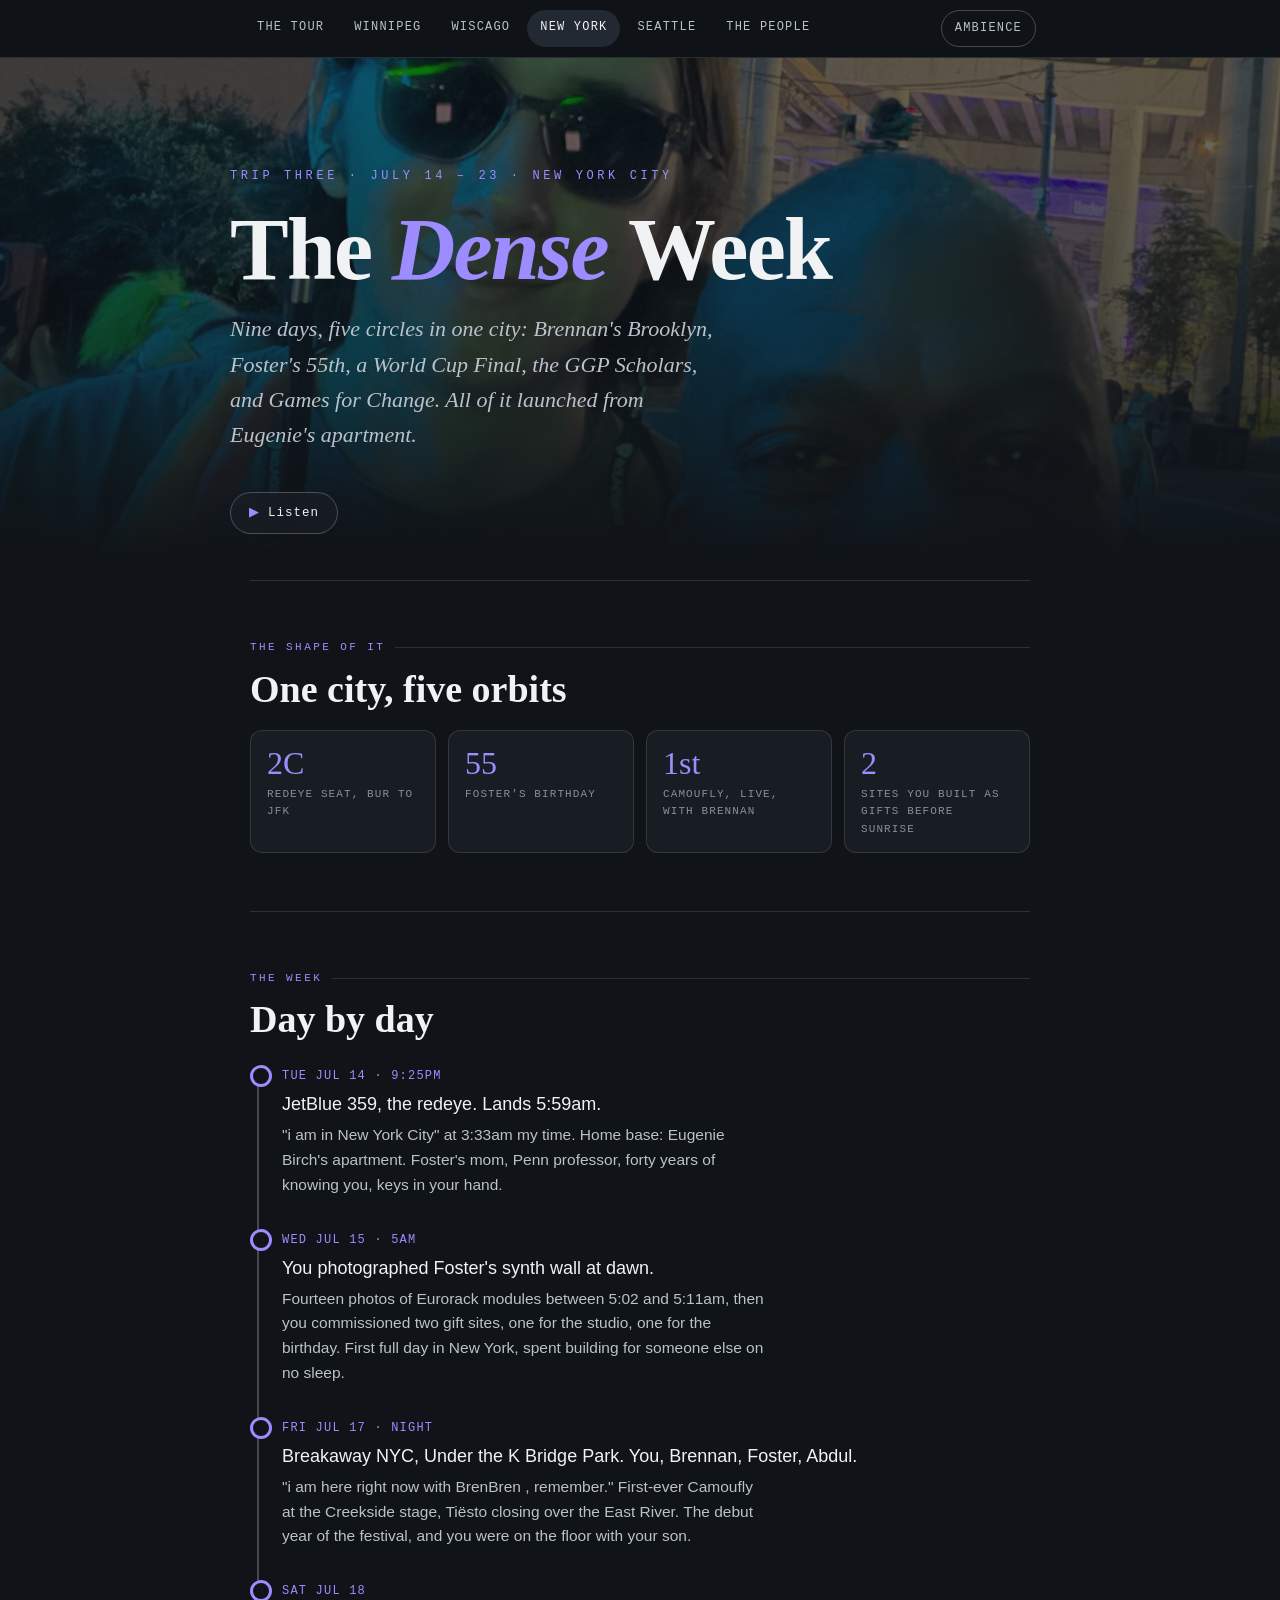
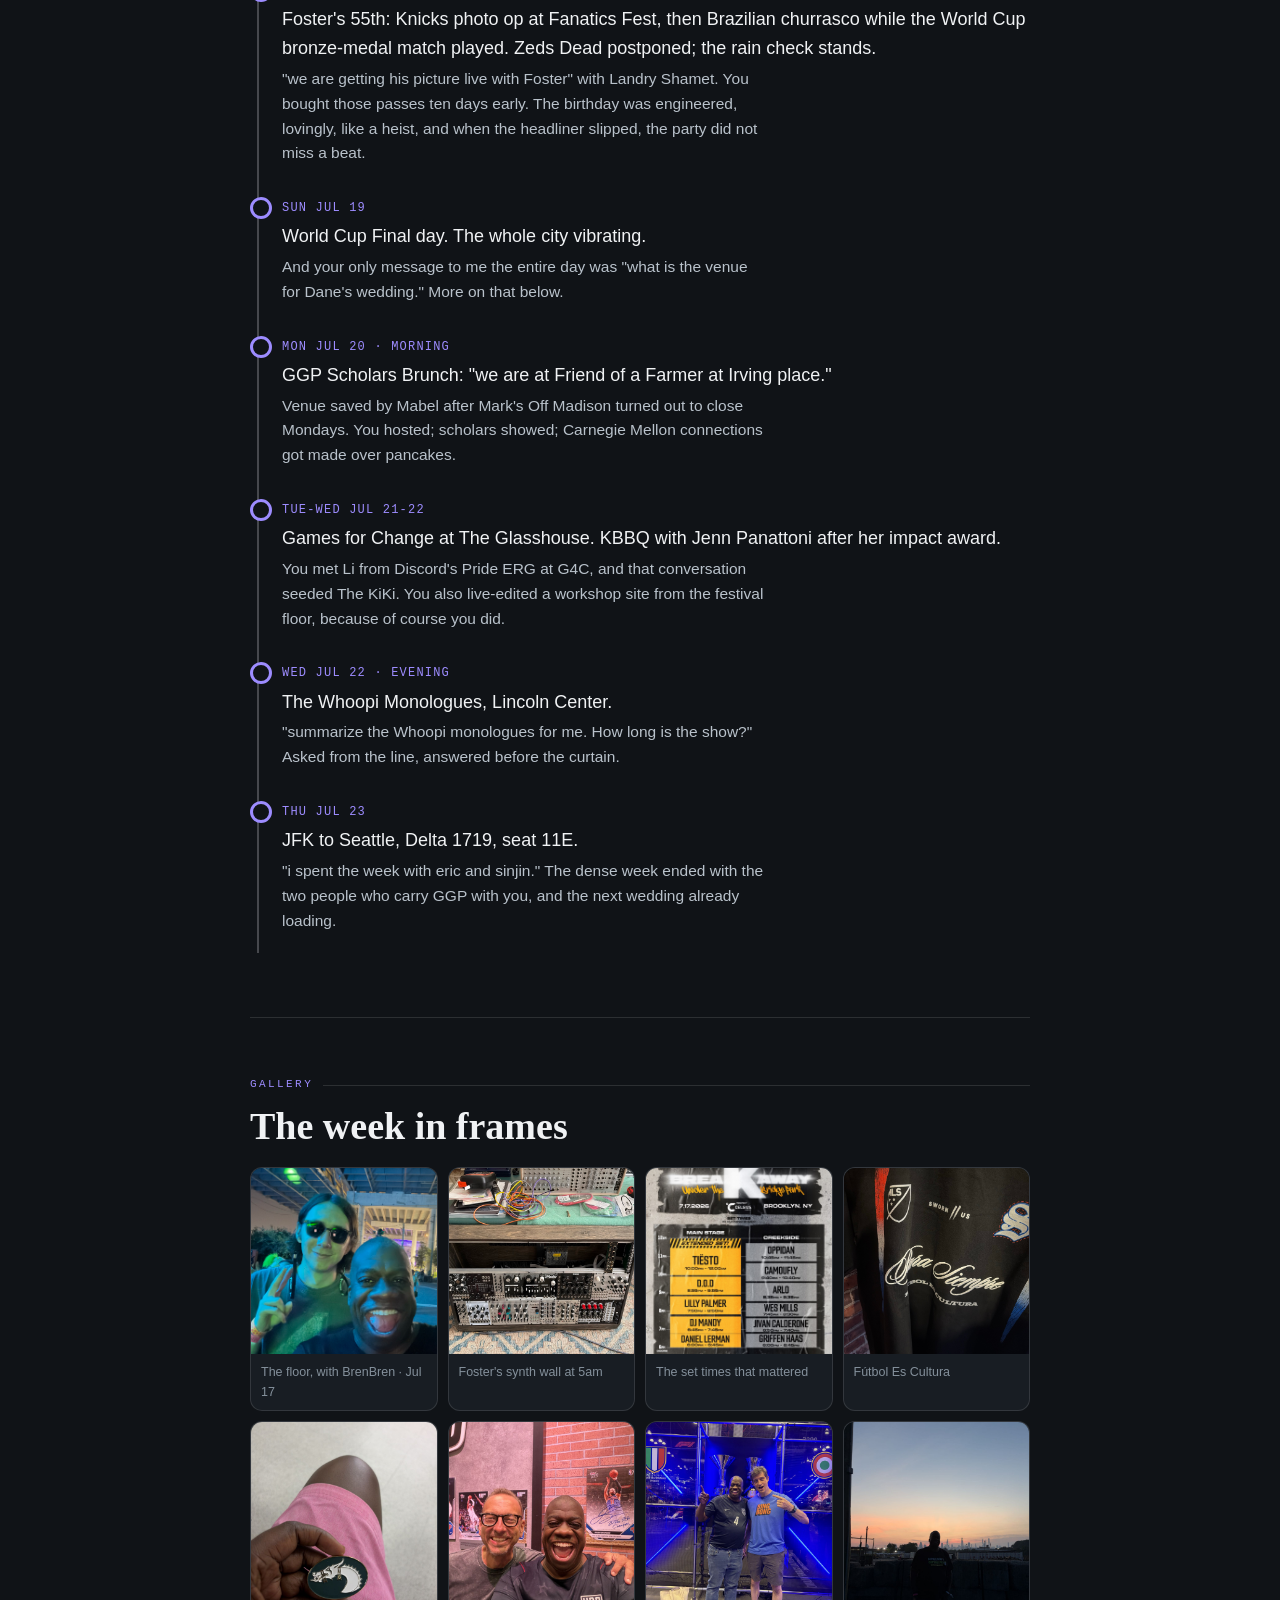
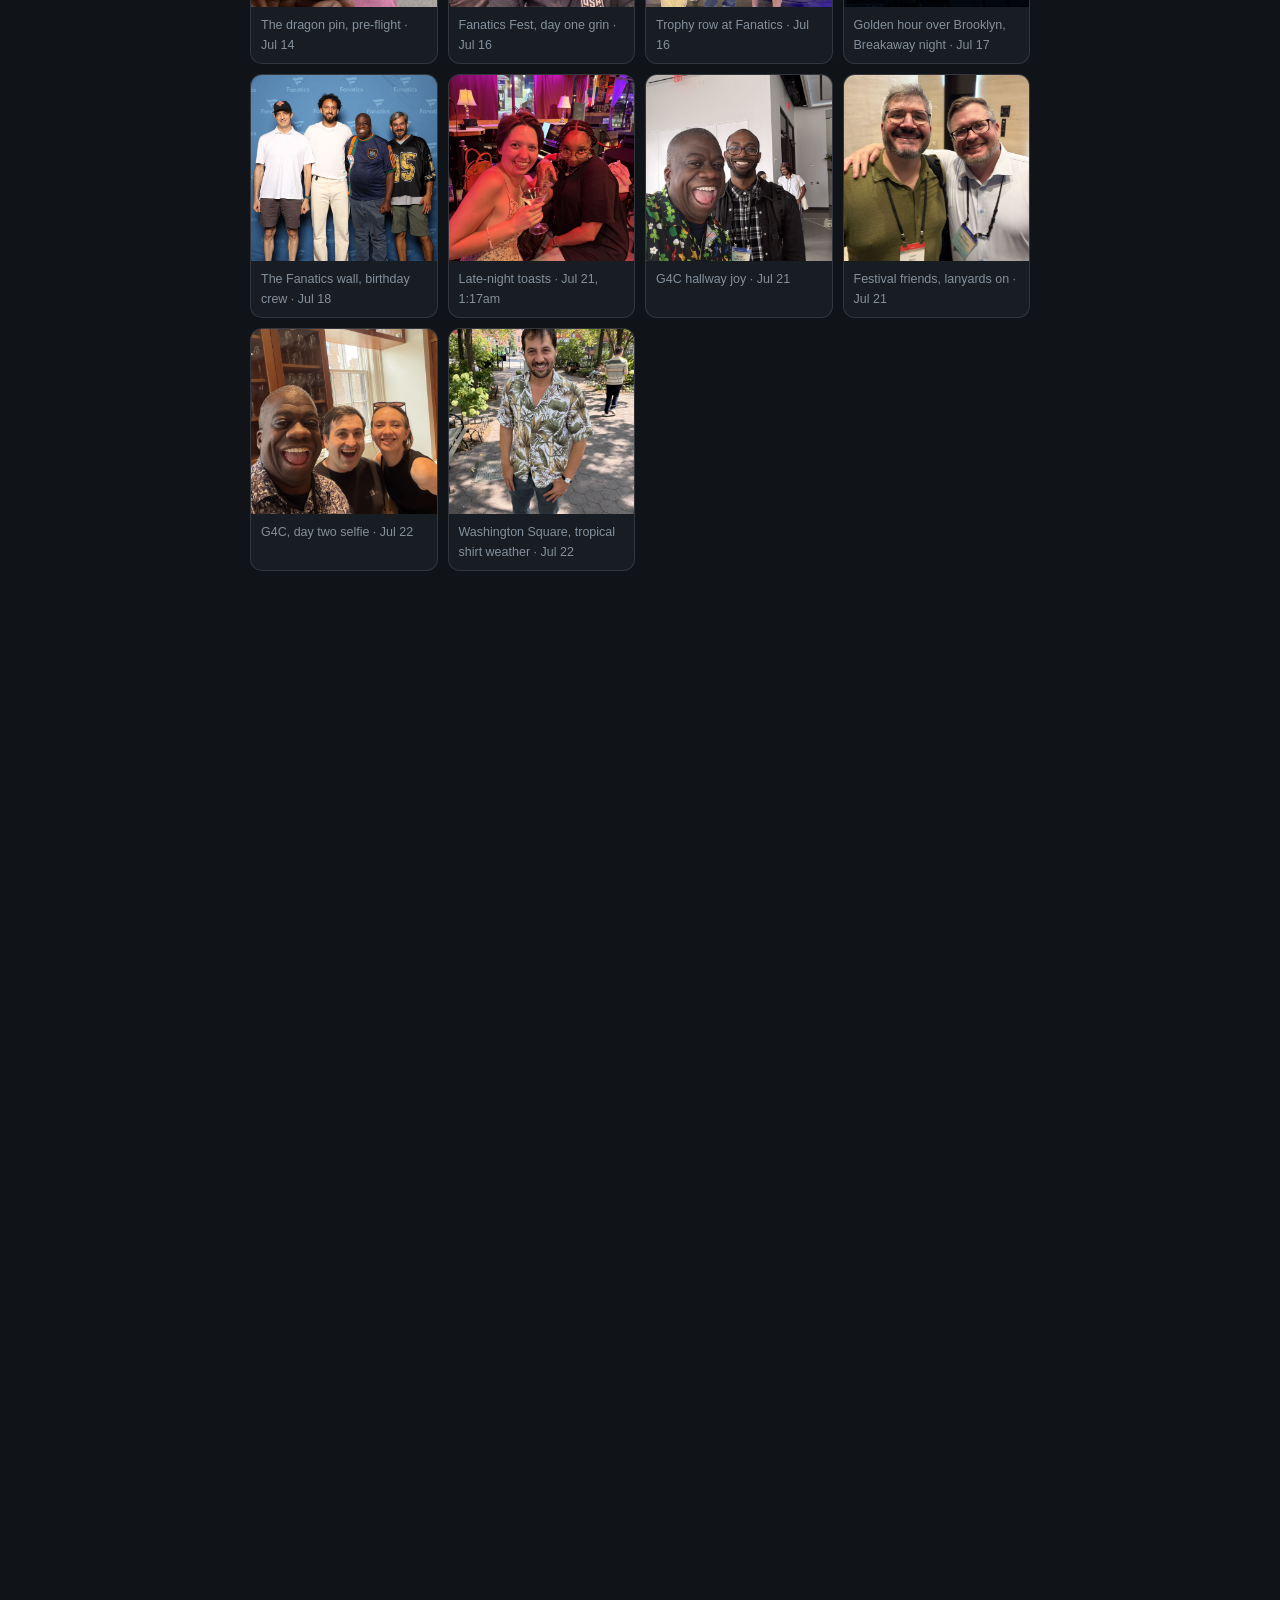
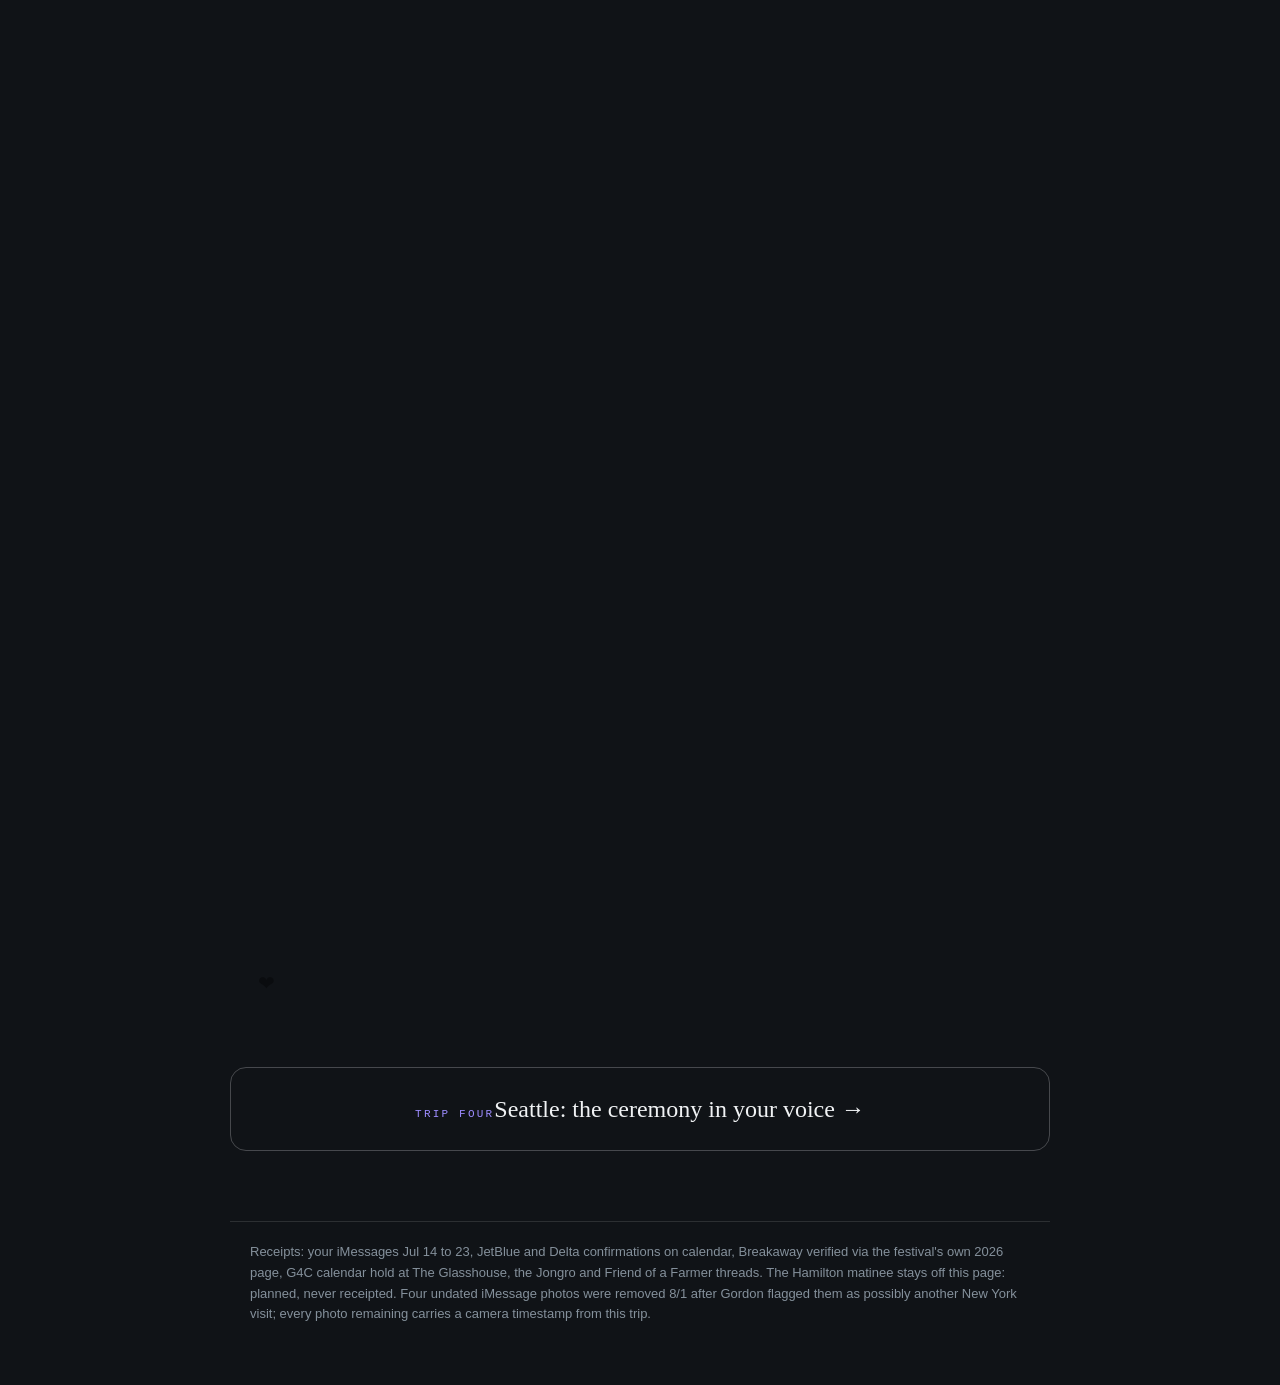
==== commit 17e2902d: "Fact fix: Zeds Dead postponed; churrasco + bronze-medal match on Jul 18 Co-Authored-By: Claude Fable" ====
--- a/newyork.html
+++ b/newyork.html
@@ -41,7 +41,7 @@
       <li><span class="when">Tue Jul 14 · 9:25pm</span><div class="what">JetBlue 359, the redeye. Lands 5:59am.</div><div class="why">"i am in New York City" at 3:33am my time. Home base: Eugenie Birch's apartment. Foster's mom, Penn professor, forty years of knowing you, keys in your hand.</div></li>
       <li><span class="when">Wed Jul 15 · 5am</span><div class="what">You photographed Foster's synth wall at dawn.</div><div class="why">Fourteen photos of Eurorack modules between 5:02 and 5:11am, then you commissioned two gift sites, one for the studio, one for the birthday. First full day in New York, spent building for someone else on no sleep.</div></li>
       <li><span class="when">Fri Jul 17 · night</span><div class="what">Breakaway NYC, Under the K Bridge Park. You, Brennan, Foster, Abdul.</div><div class="why">"i am here right now with BrenBren , remember." First-ever Camoufly at the Creekside stage, Tiësto closing over the East River. The debut year of the festival, and you were on the floor with your son.</div></li>
-      <li><span class="when">Sat Jul 18</span><div class="what">Foster's 55th: Knicks photo op at Fanatics Fest, Zeds Dead at Forest Hills.</div><div class="why">"we are getting his picture live with Foster" with Landry Shamet. You bought those passes ten days early. The birthday was engineered, lovingly, like a heist.</div></li>
+      <li><span class="when">Sat Jul 18</span><div class="what">Foster's 55th: Knicks photo op at Fanatics Fest, then Brazilian churrasco while the World Cup bronze-medal match played. Zeds Dead postponed; the rain check stands.</div><div class="why">"we are getting his picture live with Foster" with Landry Shamet. You bought those passes ten days early. The birthday was engineered, lovingly, like a heist, and when the headliner slipped, the party did not miss a beat.</div></li>
       <li><span class="when">Sun Jul 19</span><div class="what">World Cup Final day. The whole city vibrating.</div><div class="why">And your only message to me the entire day was "what is the venue for Dane's wedding." More on that below.</div></li>
       <li><span class="when">Mon Jul 20 · morning</span><div class="what">GGP Scholars Brunch: "we are at Friend of a Farmer at Irving place."</div><div class="why">Venue saved by Mabel after Mark's Off Madison turned out to close Mondays. You hosted; scholars showed; Carnegie Mellon connections got made over pancakes.</div></li>
       <li><span class="when">Tue-Wed Jul 21-22</span><div class="what">Games for Change at The Glasshouse. KBBQ with Jenn Panattoni after her impact award.</div><div class="why">You met Li from Discord's Pride ERG at G4C, and that conversation seeded The KiKi. You also live-edited a workshop site from the festival floor, because of course you did.</div></li>
@@ -105,7 +105,7 @@
 
 <script src="vendor/leaflet.js"></script>
 <script src="tour.js"></script>
-<script>miniMap('map',[40.73,-73.94],11,[[[40.737,-73.951],'Under the K Bridge · Breakaway with Brennan'],[[40.719,-73.846],'Forest Hills · Zeds Dead for Foster'],[[40.757,-74.002],'Javits · Fanatics Fest + the Knicks photo'],[[40.735,-73.988],'Friend of a Farmer · Scholars Brunch'],[[40.770,-73.993],'The Glasshouse · Games for Change'],[[40.748,-73.986],'Jongro BBQ · the GGP table'],[[40.772,-73.983],'Lincoln Center · Whoopi']]);</script>
+<script>miniMap('map',[40.73,-73.94],11,[[[40.737,-73.951],'Under the K Bridge · Breakaway with Brennan'],[[40.719,-73.846],'Forest Hills · the Zeds Dead rain check (postponed)'],[[40.757,-74.002],'Javits · Fanatics Fest + the Knicks photo'],[[40.735,-73.988],'Friend of a Farmer · Scholars Brunch'],[[40.770,-73.993],'The Glasshouse · Games for Change'],[[40.748,-73.986],'Jongro BBQ · the GGP table'],[[40.772,-73.983],'Lincoln Center · Whoopi']]);</script>
 <script>
 document.querySelectorAll('.pad').forEach(function(p){
   function hit(e){e.preventDefault();if(window.padPlay)padPlay(p.dataset.k);
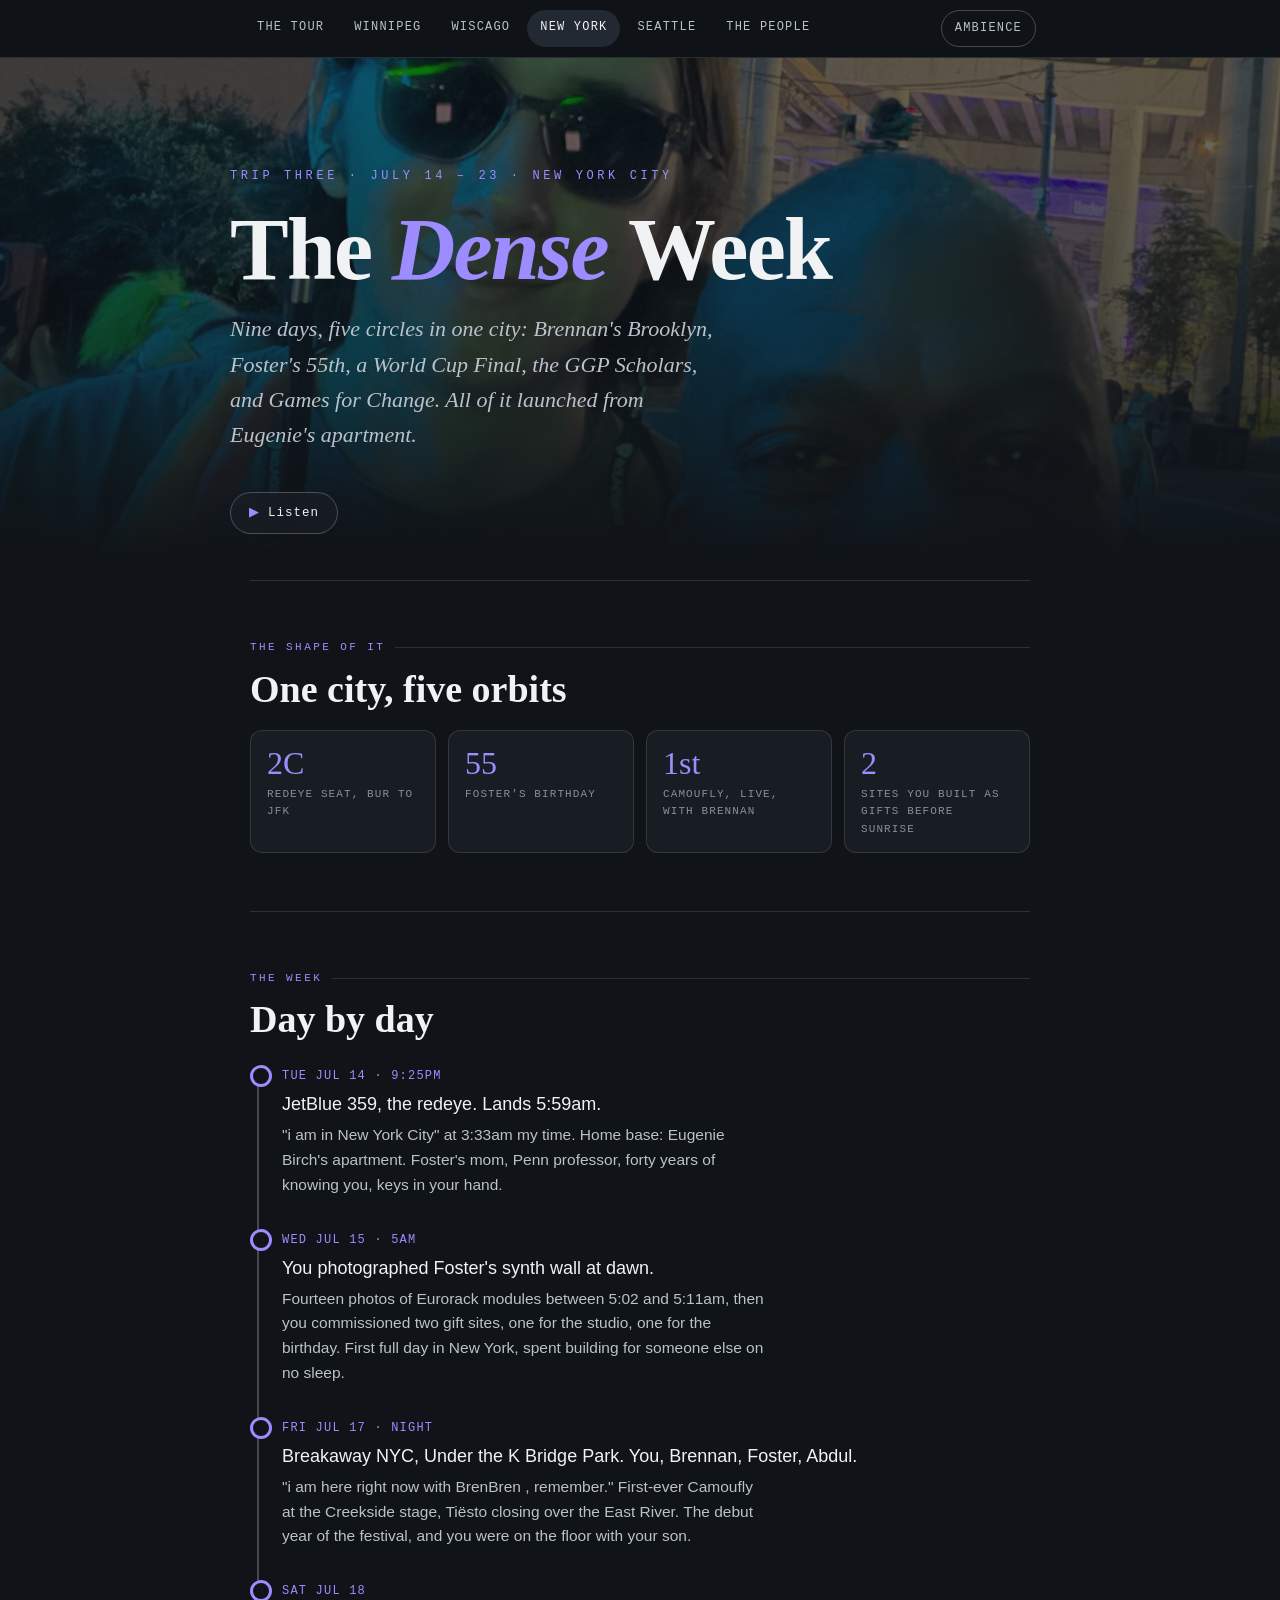
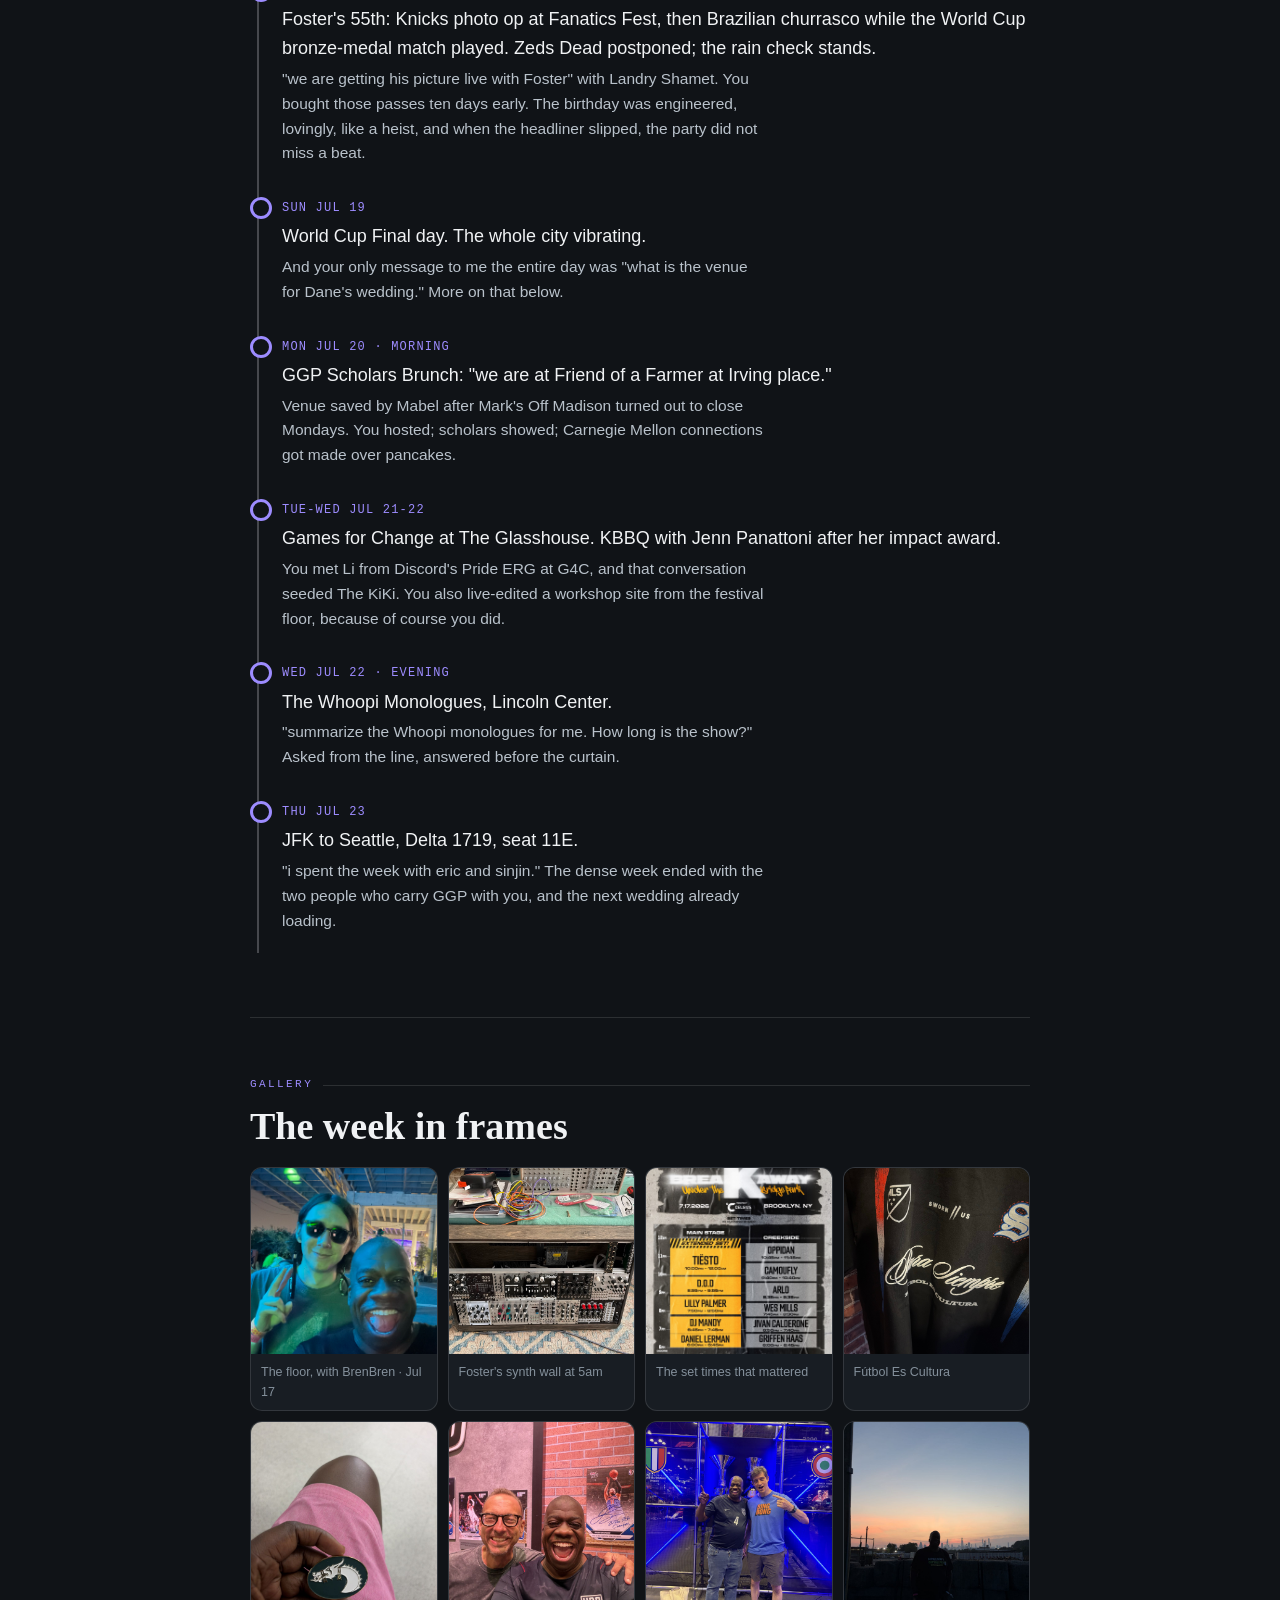
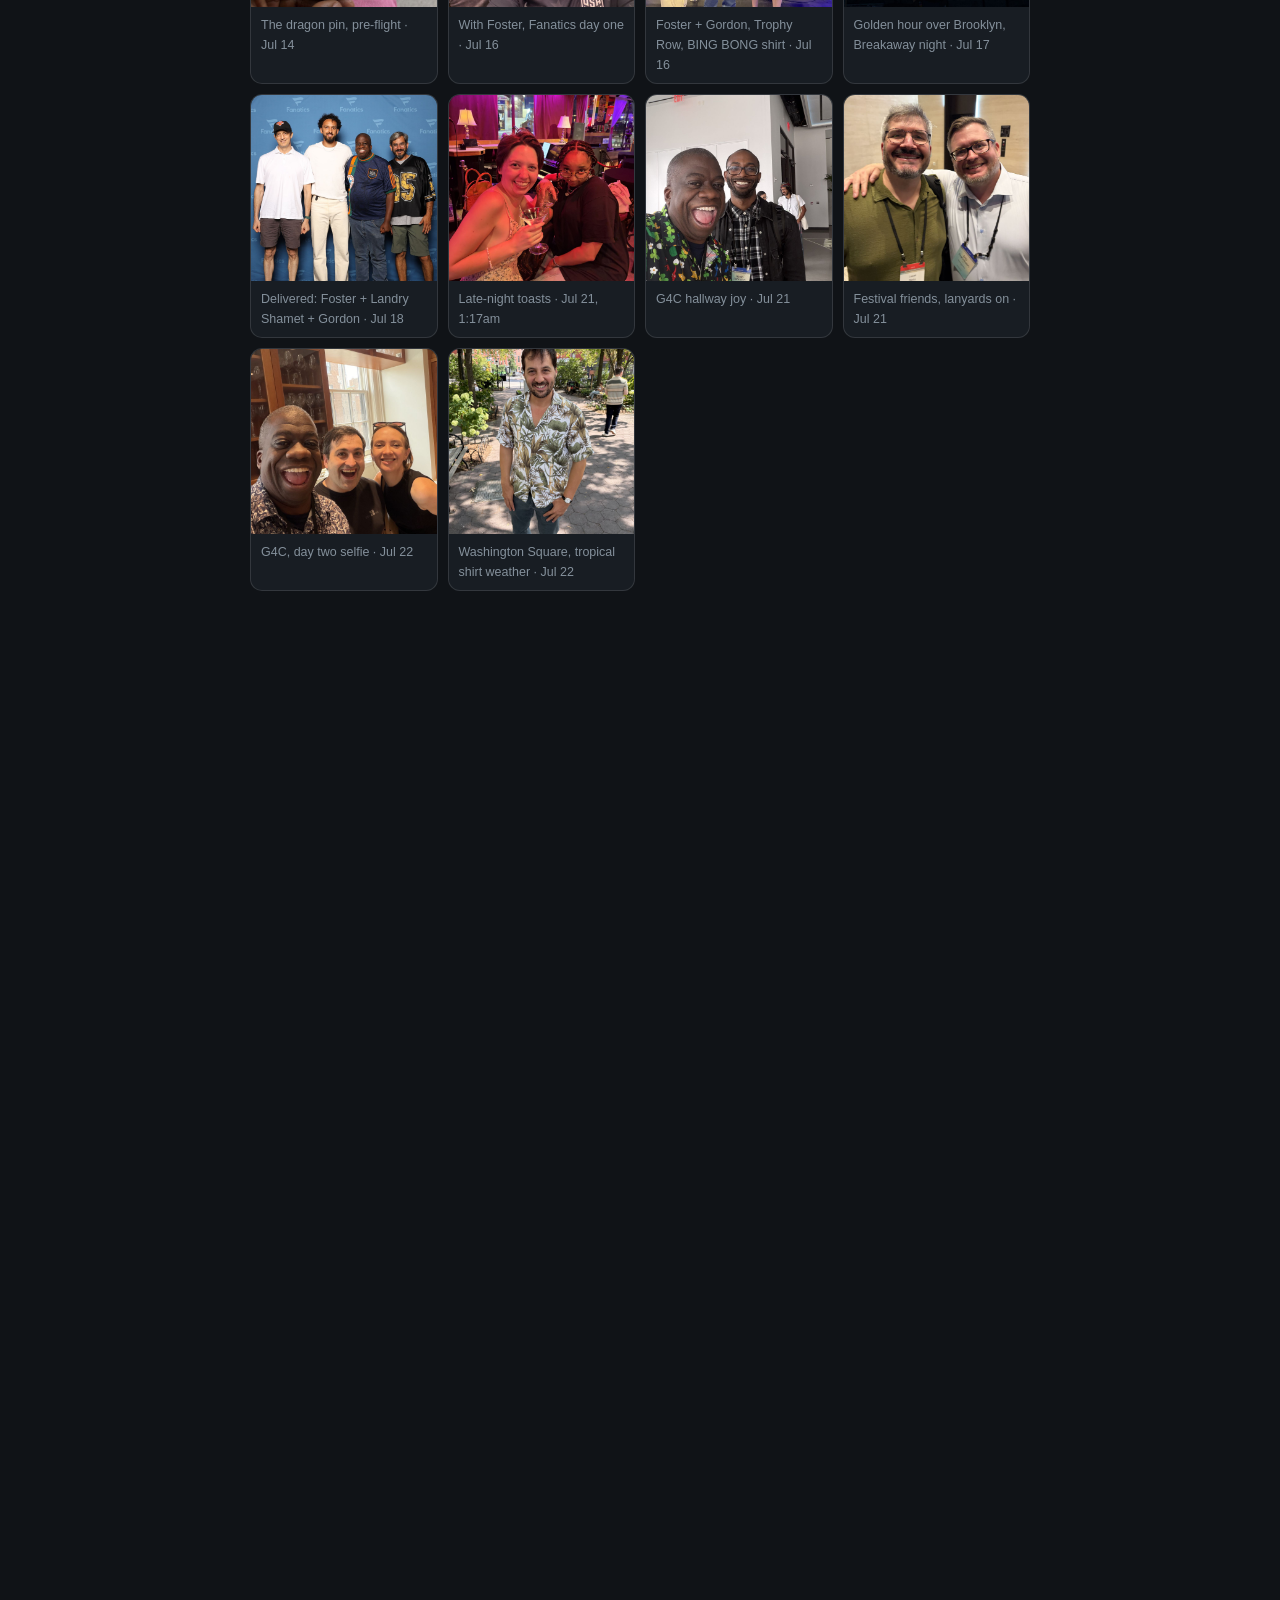
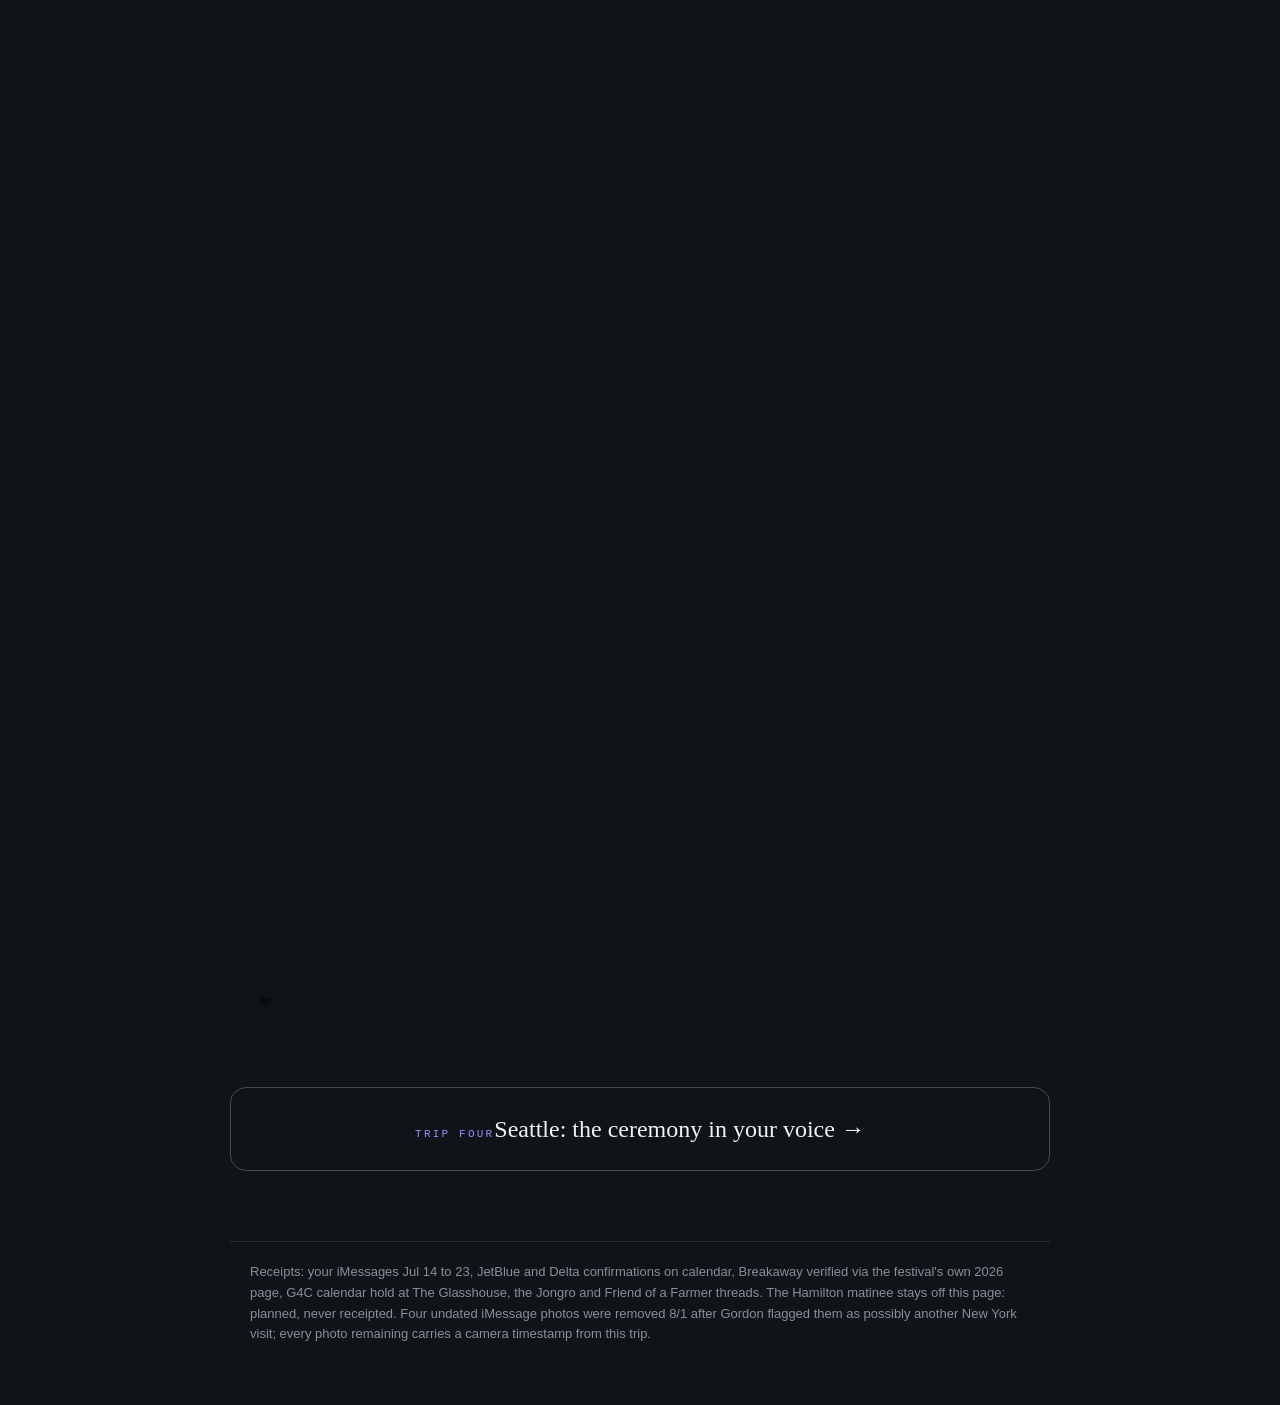
==== commit a76bfc06: "NY photo captions: Foster on Trophy Row (BING BONG), Shamet photo identified Co-Authored-By: Claude " ====
--- a/newyork.html
+++ b/newyork.html
@@ -59,10 +59,10 @@
       <figure><img src="harvest/nyc/2026-07-17_breakaway-set-times-poster.jpg" alt="Breakaway set times poster" loading="lazy"><figcaption>The set times that mattered</figcaption></figure>
       <figure><img src="harvest/nyc/2026-07-16_shirt.jpg" alt="Black MLS futbol es cultura shirt" loading="lazy"><figcaption>Fútbol Es Cultura</figcaption></figure>
       <figure><img src="harvest/phone/nyc/nyc_00_2026-07-14_2043.jpg" alt="The dragon pin, pre-flight · Jul 14" loading="lazy"><figcaption>The dragon pin, pre-flight · Jul 14</figcaption></figure>
-      <figure><img src="harvest/phone/nyc/nyc_01_2026-07-16_1454.jpg" alt="Fanatics Fest, day one grin · Jul 16" loading="lazy"><figcaption>Fanatics Fest, day one grin · Jul 16</figcaption></figure>
-      <figure><img src="harvest/phone/nyc/nyc_02_2026-07-16_1520.jpg" alt="Trophy row at Fanatics · Jul 16" loading="lazy"><figcaption>Trophy row at Fanatics · Jul 16</figcaption></figure>
+      <figure><img src="harvest/phone/nyc/nyc_01_2026-07-16_1454.jpg" alt="Gordon and Foster laughing at Fanatics Fest · Jul 16" loading="lazy"><figcaption>With Foster, Fanatics day one · Jul 16</figcaption></figure>
+      <figure><img src="harvest/phone/nyc/nyc_02_2026-07-16_1520.jpg" alt="Foster and Gordon on Trophy Row, Foster in a BING BONG shirt · Jul 16" loading="lazy"><figcaption>Foster + Gordon, Trophy Row, BING BONG shirt · Jul 16</figcaption></figure>
       <figure><img src="harvest/phone/nyc/nyc_04_2026-07-17_2042.jpg" alt="Golden hour over Brooklyn, Breakaway night · Jul 17" loading="lazy"><figcaption>Golden hour over Brooklyn, Breakaway night · Jul 17</figcaption></figure>
-      <figure><img src="harvest/phone/nyc/nyc_05_2026-07-18_1922.jpg" alt="The Fanatics wall, birthday crew · Jul 18" loading="lazy"><figcaption>The Fanatics wall, birthday crew · Jul 18</figcaption></figure>
+      <figure><img src="harvest/phone/nyc/nyc_05_2026-07-18_1922.jpg" alt="Foster, Landry Shamet, and Gordon at the Fanatics photo backdrop · Jul 18" loading="lazy"><figcaption>Delivered: Foster + Landry Shamet + Gordon · Jul 18</figcaption></figure>
       <figure><img src="harvest/phone/nyc/nyc_07_2026-07-21_0117.jpg" alt="Late-night toasts · Jul 21, 1:17am" loading="lazy"><figcaption>Late-night toasts · Jul 21, 1:17am</figcaption></figure>
       <figure><img src="harvest/phone/nyc/nyc_08_2026-07-21_1152.jpg" alt="G4C hallway joy · Jul 21" loading="lazy"><figcaption>G4C hallway joy · Jul 21</figcaption></figure>
       <figure><img src="harvest/phone/nyc/nyc_09_2026-07-21_2104.jpg" alt="Festival friends, lanyards on · Jul 21" loading="lazy"><figcaption>Festival friends, lanyards on · Jul 21</figcaption></figure>
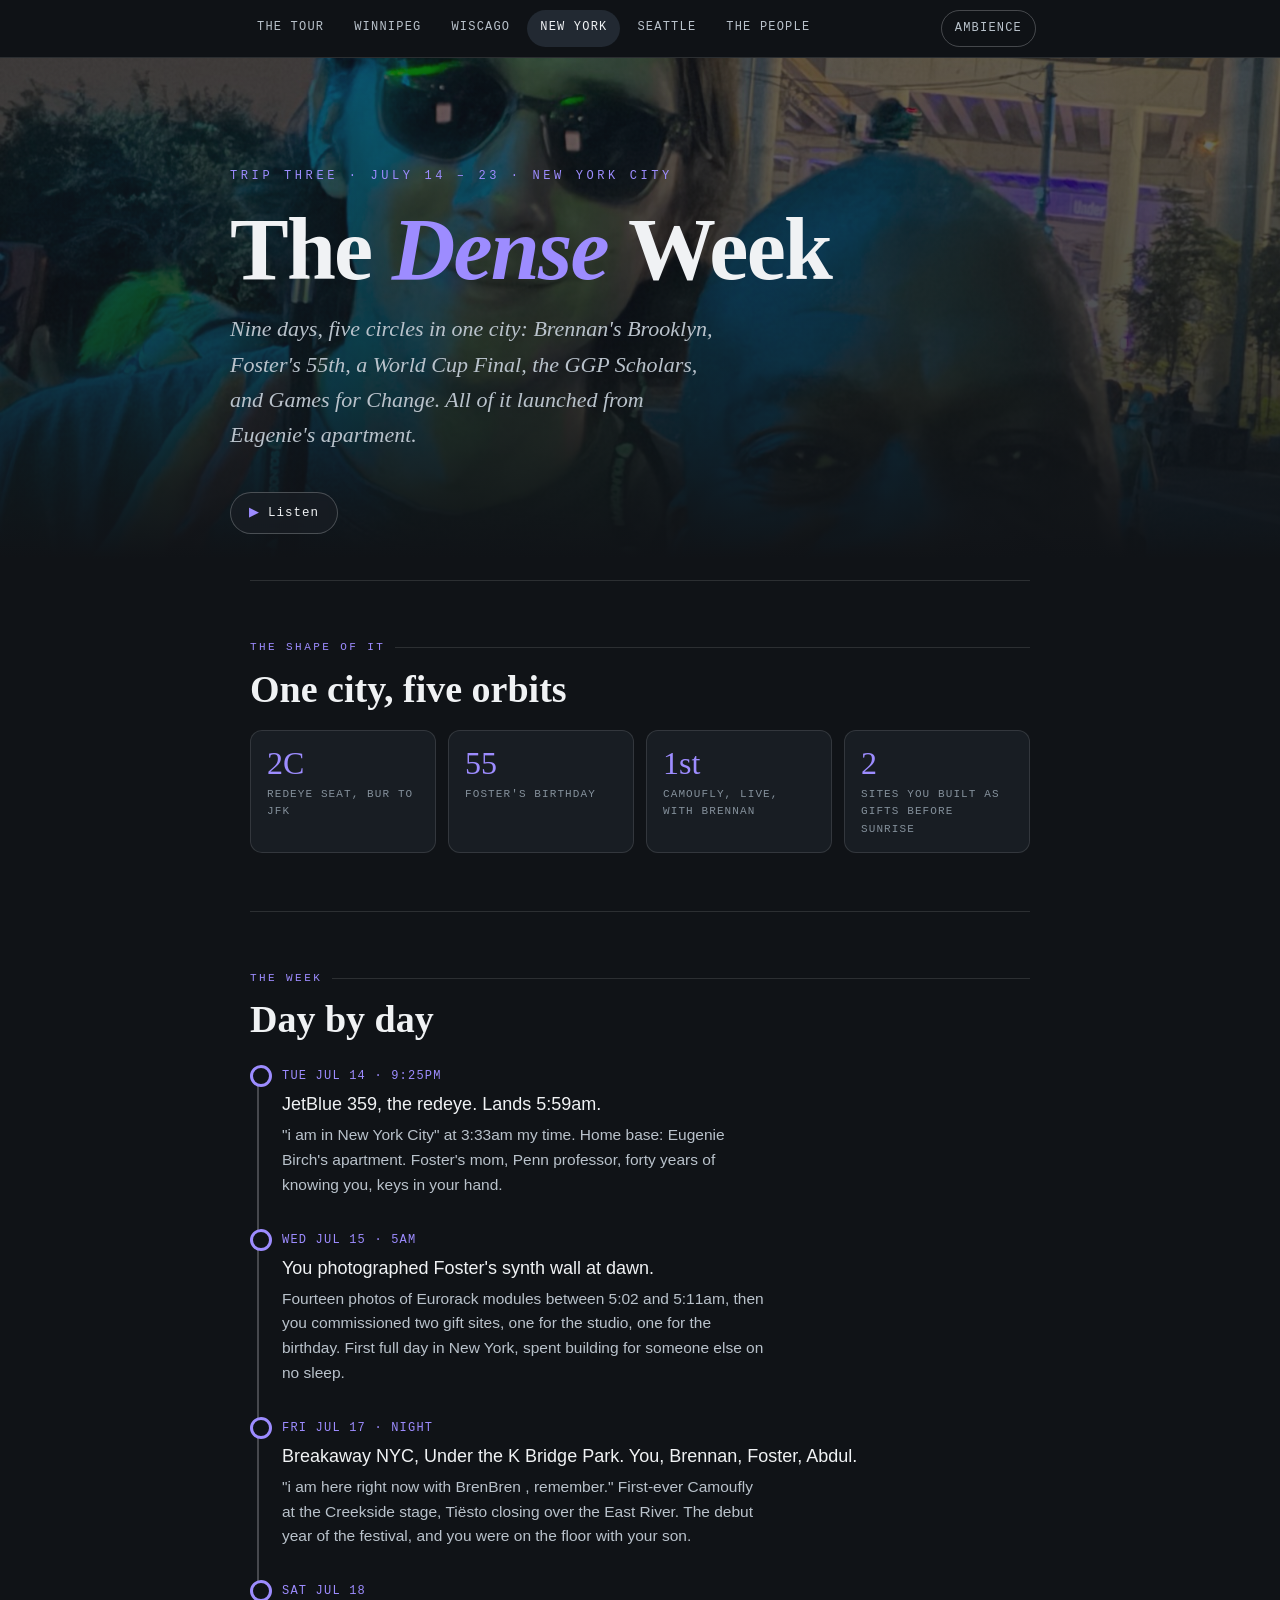
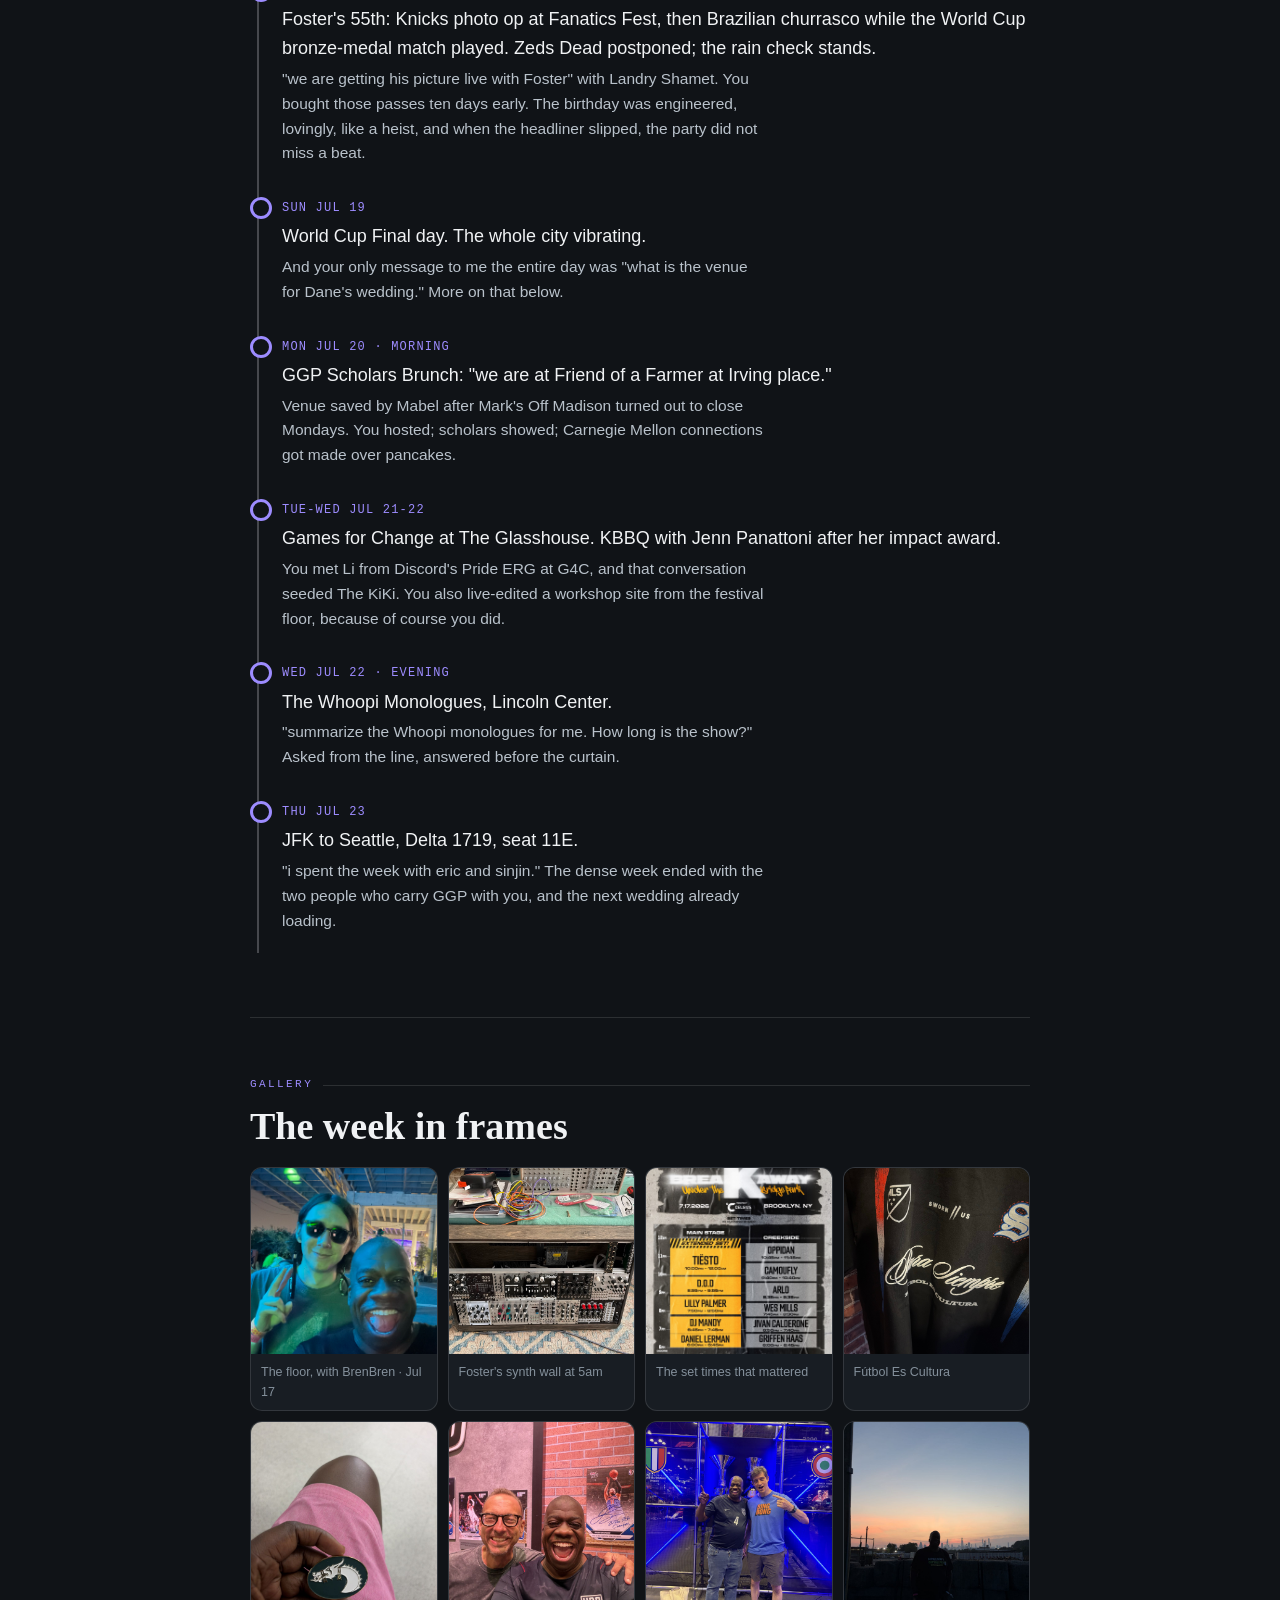
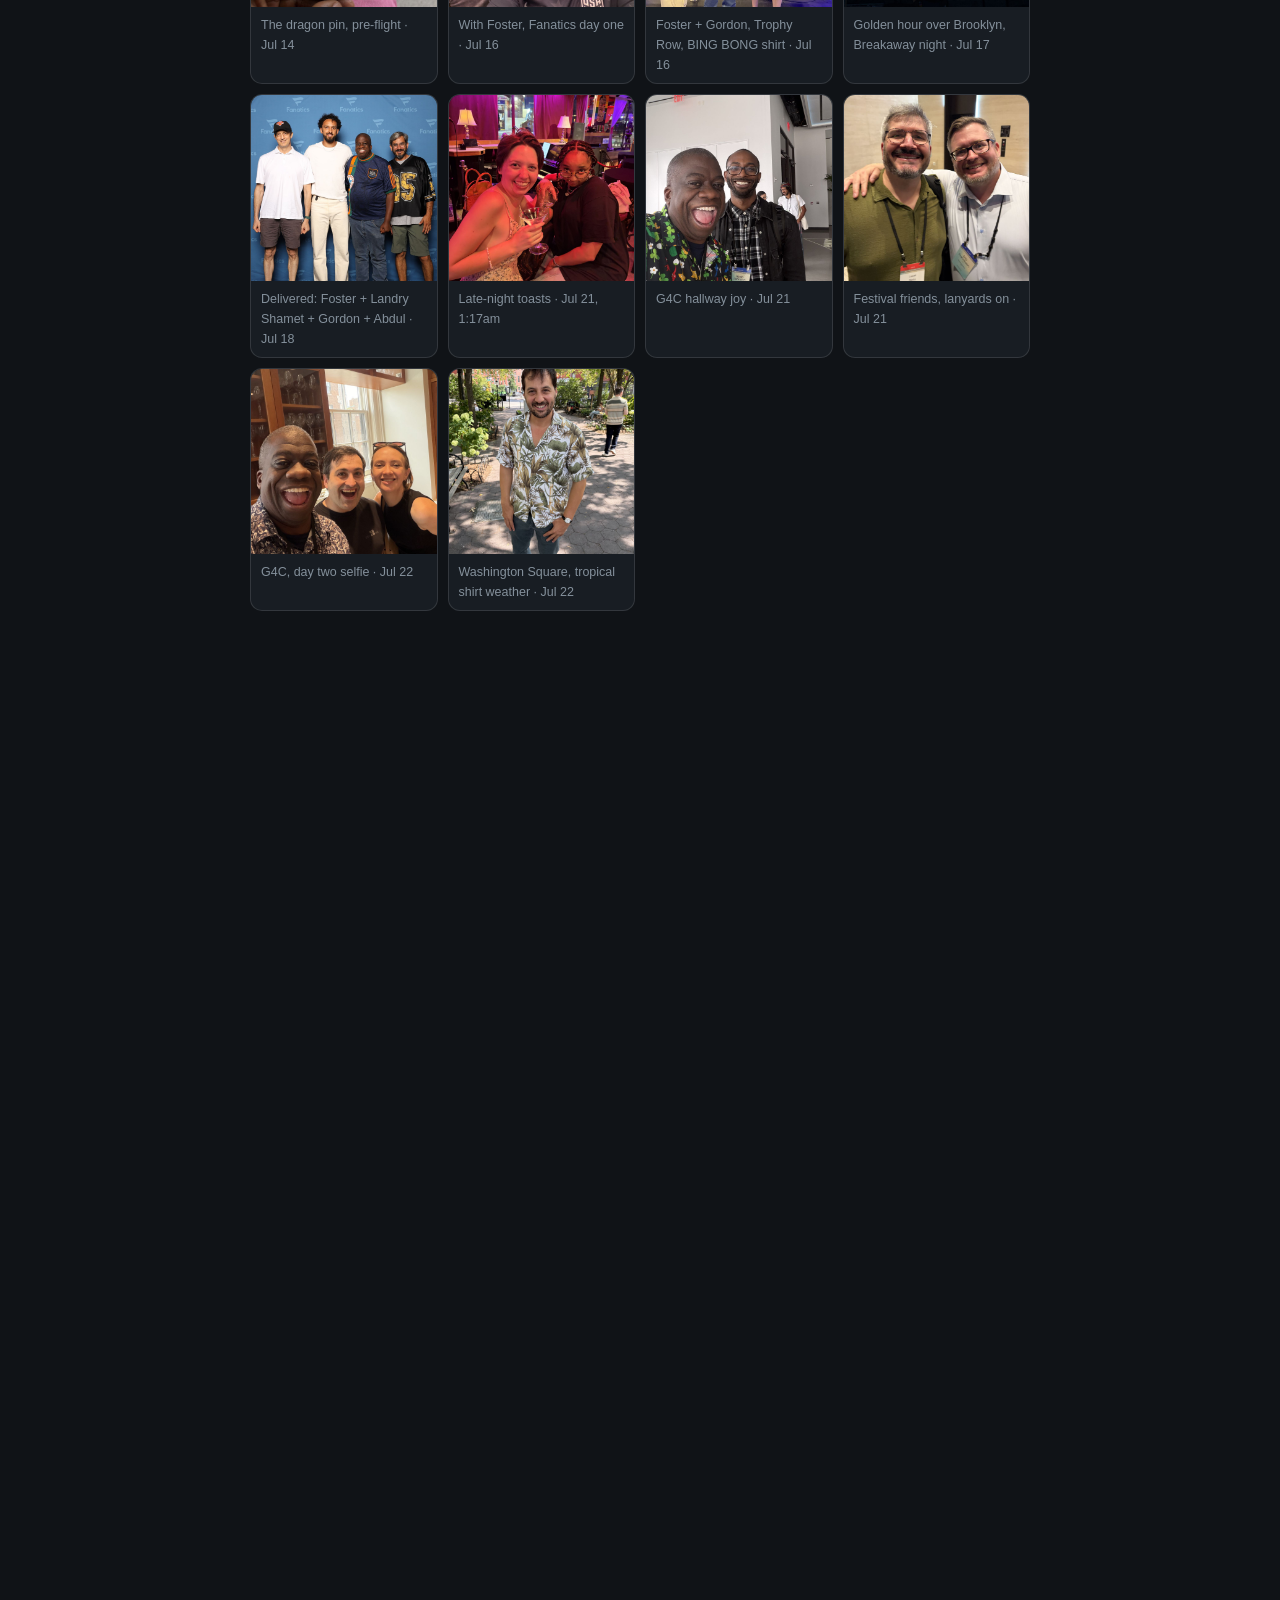
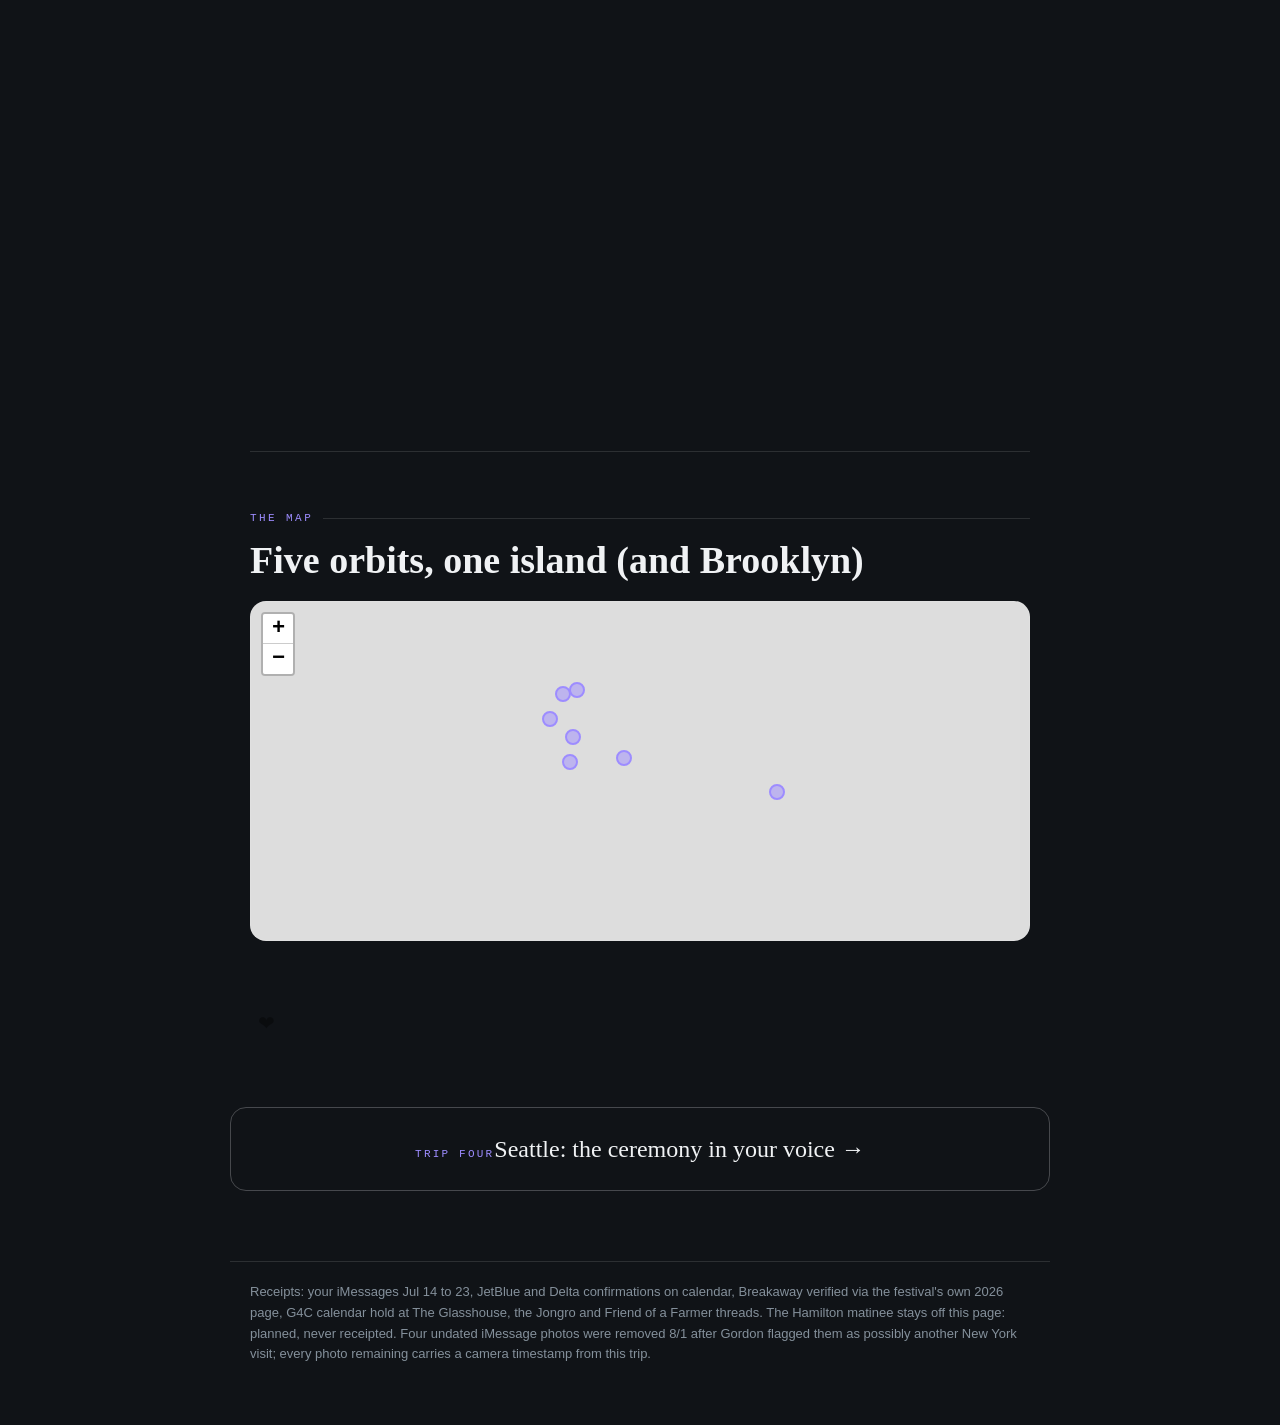
==== commit 3d2734aa: "Abdul Khan named in the Shamet photo caption Co-Authored-By: Claude Fable 5 <noreply@anthropic.com>" ====
--- a/newyork.html
+++ b/newyork.html
@@ -62,7 +62,7 @@
       <figure><img src="harvest/phone/nyc/nyc_01_2026-07-16_1454.jpg" alt="Gordon and Foster laughing at Fanatics Fest · Jul 16" loading="lazy"><figcaption>With Foster, Fanatics day one · Jul 16</figcaption></figure>
       <figure><img src="harvest/phone/nyc/nyc_02_2026-07-16_1520.jpg" alt="Foster and Gordon on Trophy Row, Foster in a BING BONG shirt · Jul 16" loading="lazy"><figcaption>Foster + Gordon, Trophy Row, BING BONG shirt · Jul 16</figcaption></figure>
       <figure><img src="harvest/phone/nyc/nyc_04_2026-07-17_2042.jpg" alt="Golden hour over Brooklyn, Breakaway night · Jul 17" loading="lazy"><figcaption>Golden hour over Brooklyn, Breakaway night · Jul 17</figcaption></figure>
-      <figure><img src="harvest/phone/nyc/nyc_05_2026-07-18_1922.jpg" alt="Foster, Landry Shamet, and Gordon at the Fanatics photo backdrop · Jul 18" loading="lazy"><figcaption>Delivered: Foster + Landry Shamet + Gordon · Jul 18</figcaption></figure>
+      <figure><img src="harvest/phone/nyc/nyc_05_2026-07-18_1922.jpg" alt="Foster, Landry Shamet, Gordon, and Abdul Khan at the Fanatics photo backdrop · Jul 18" loading="lazy"><figcaption>Delivered: Foster + Landry Shamet + Gordon + Abdul · Jul 18</figcaption></figure>
       <figure><img src="harvest/phone/nyc/nyc_07_2026-07-21_0117.jpg" alt="Late-night toasts · Jul 21, 1:17am" loading="lazy"><figcaption>Late-night toasts · Jul 21, 1:17am</figcaption></figure>
       <figure><img src="harvest/phone/nyc/nyc_08_2026-07-21_1152.jpg" alt="G4C hallway joy · Jul 21" loading="lazy"><figcaption>G4C hallway joy · Jul 21</figcaption></figure>
       <figure><img src="harvest/phone/nyc/nyc_09_2026-07-21_2104.jpg" alt="Festival friends, lanyards on · Jul 21" loading="lazy"><figcaption>Festival friends, lanyards on · Jul 21</figcaption></figure>
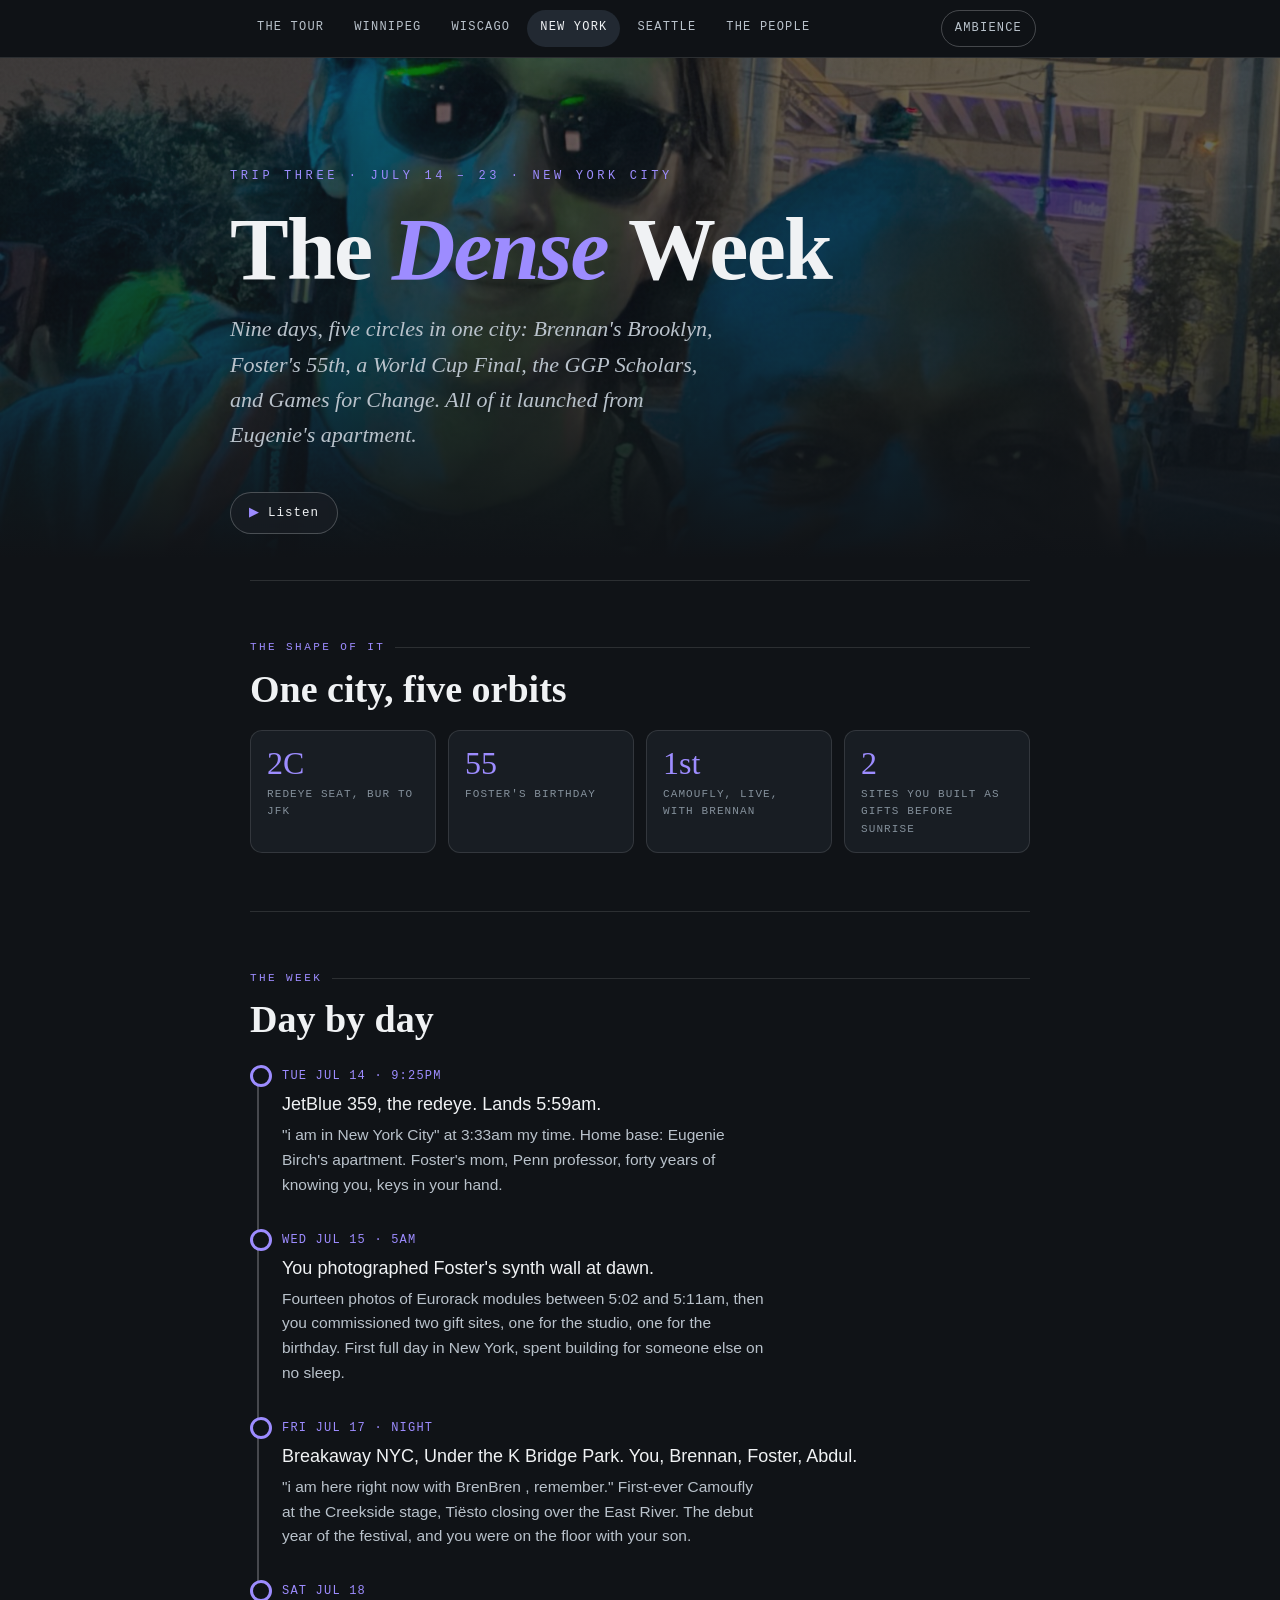
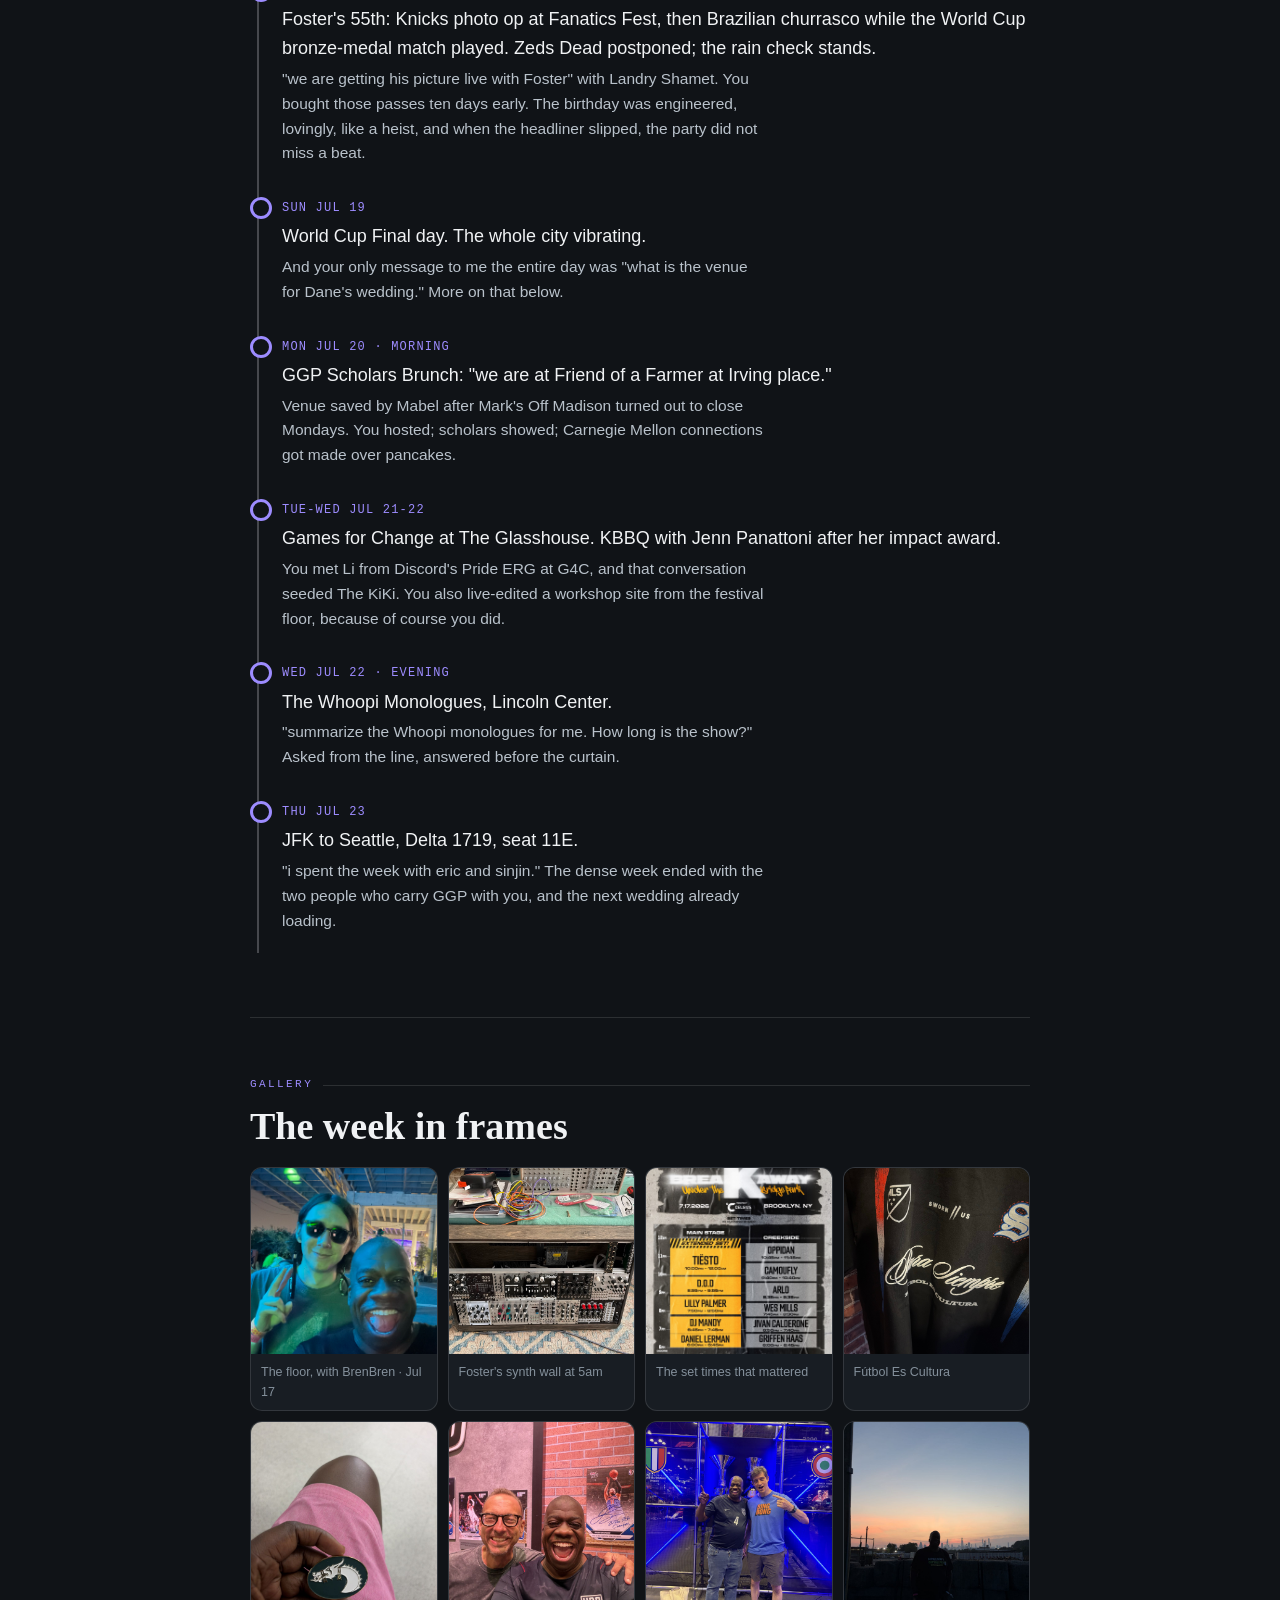
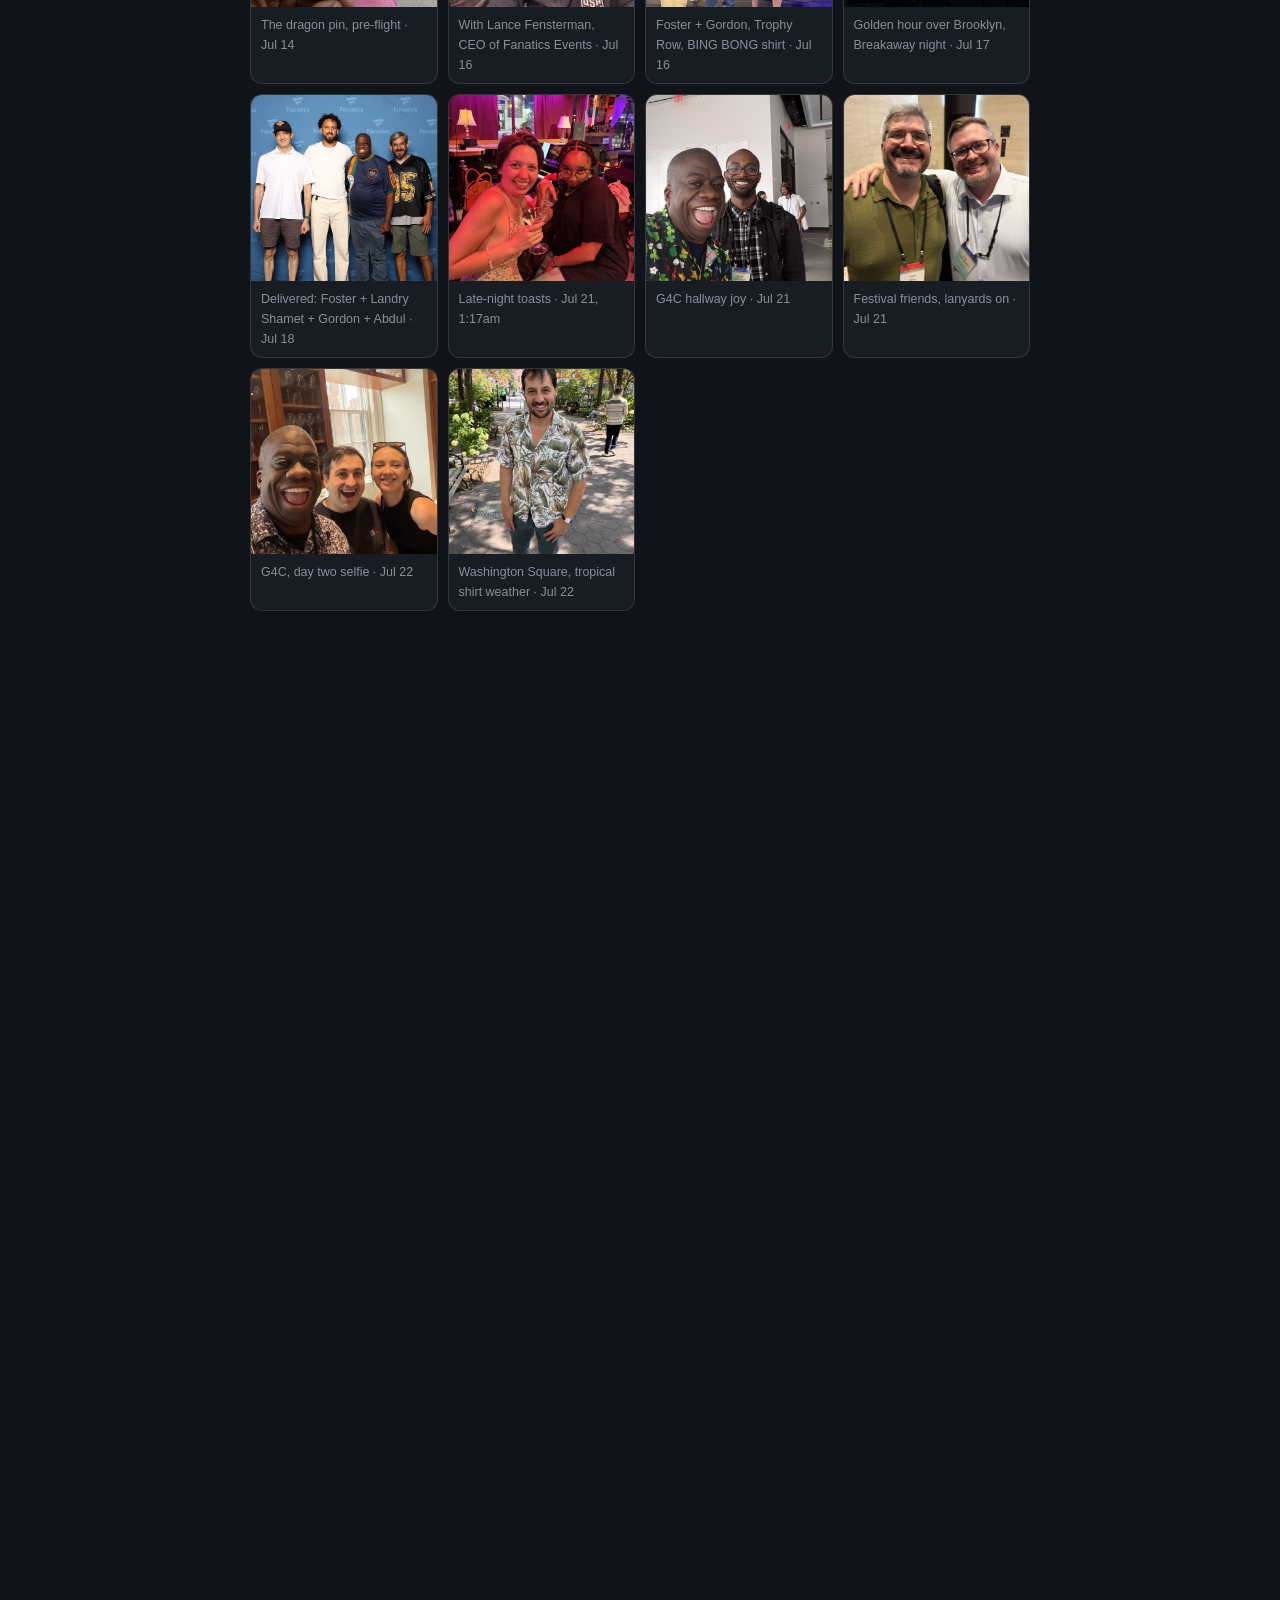
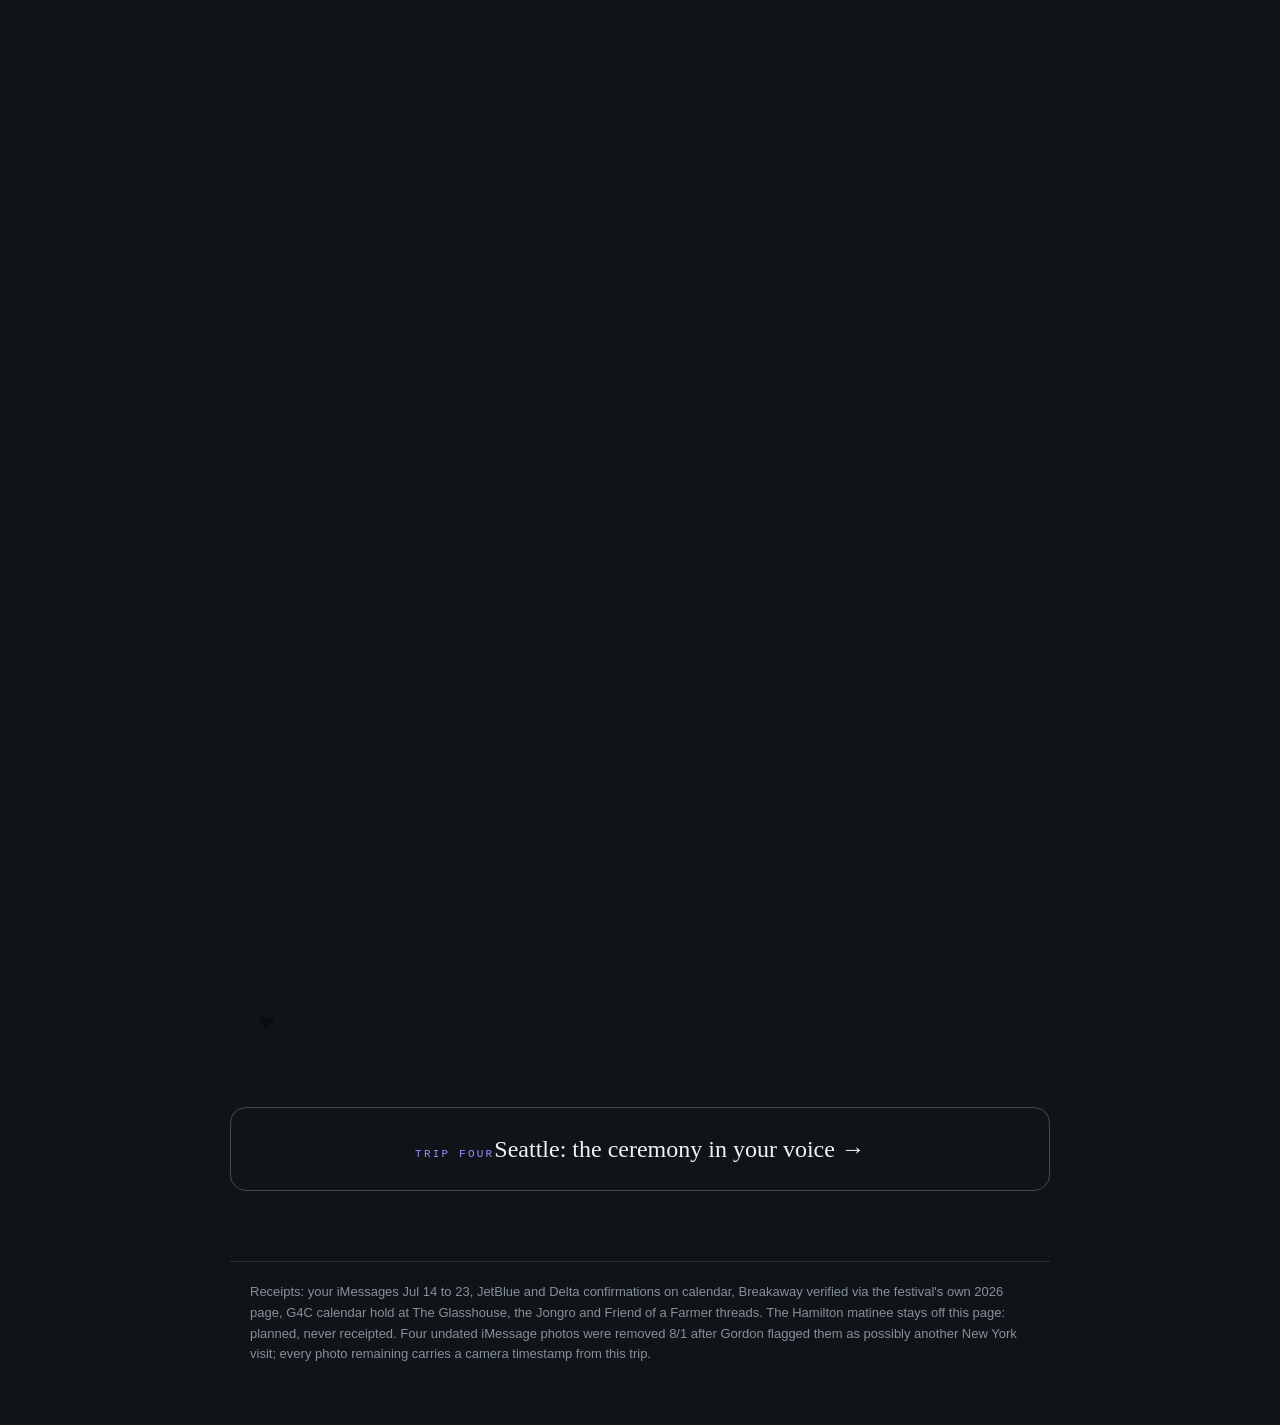
==== commit 7f789cb9: "nyc_01 caption: Lance Fensterman, not Foster Co-Authored-By: Claude Fable 5 <noreply@anthropic.com>" ====
--- a/newyork.html
+++ b/newyork.html
@@ -59,7 +59,7 @@
       <figure><img src="harvest/nyc/2026-07-17_breakaway-set-times-poster.jpg" alt="Breakaway set times poster" loading="lazy"><figcaption>The set times that mattered</figcaption></figure>
       <figure><img src="harvest/nyc/2026-07-16_shirt.jpg" alt="Black MLS futbol es cultura shirt" loading="lazy"><figcaption>Fútbol Es Cultura</figcaption></figure>
       <figure><img src="harvest/phone/nyc/nyc_00_2026-07-14_2043.jpg" alt="The dragon pin, pre-flight · Jul 14" loading="lazy"><figcaption>The dragon pin, pre-flight · Jul 14</figcaption></figure>
-      <figure><img src="harvest/phone/nyc/nyc_01_2026-07-16_1454.jpg" alt="Gordon and Foster laughing at Fanatics Fest · Jul 16" loading="lazy"><figcaption>With Foster, Fanatics day one · Jul 16</figcaption></figure>
+      <figure><img src="harvest/phone/nyc/nyc_01_2026-07-16_1454.jpg" alt="Gordon laughing with Lance Fensterman, CEO of Fanatics Events · Jul 16" loading="lazy"><figcaption>With Lance Fensterman, CEO of Fanatics Events · Jul 16</figcaption></figure>
       <figure><img src="harvest/phone/nyc/nyc_02_2026-07-16_1520.jpg" alt="Foster and Gordon on Trophy Row, Foster in a BING BONG shirt · Jul 16" loading="lazy"><figcaption>Foster + Gordon, Trophy Row, BING BONG shirt · Jul 16</figcaption></figure>
       <figure><img src="harvest/phone/nyc/nyc_04_2026-07-17_2042.jpg" alt="Golden hour over Brooklyn, Breakaway night · Jul 17" loading="lazy"><figcaption>Golden hour over Brooklyn, Breakaway night · Jul 17</figcaption></figure>
       <figure><img src="harvest/phone/nyc/nyc_05_2026-07-18_1922.jpg" alt="Foster, Landry Shamet, Gordon, and Abdul Khan at the Fanatics photo backdrop · Jul 18" loading="lazy"><figcaption>Delivered: Foster + Landry Shamet + Gordon + Abdul · Jul 18</figcaption></figure>
